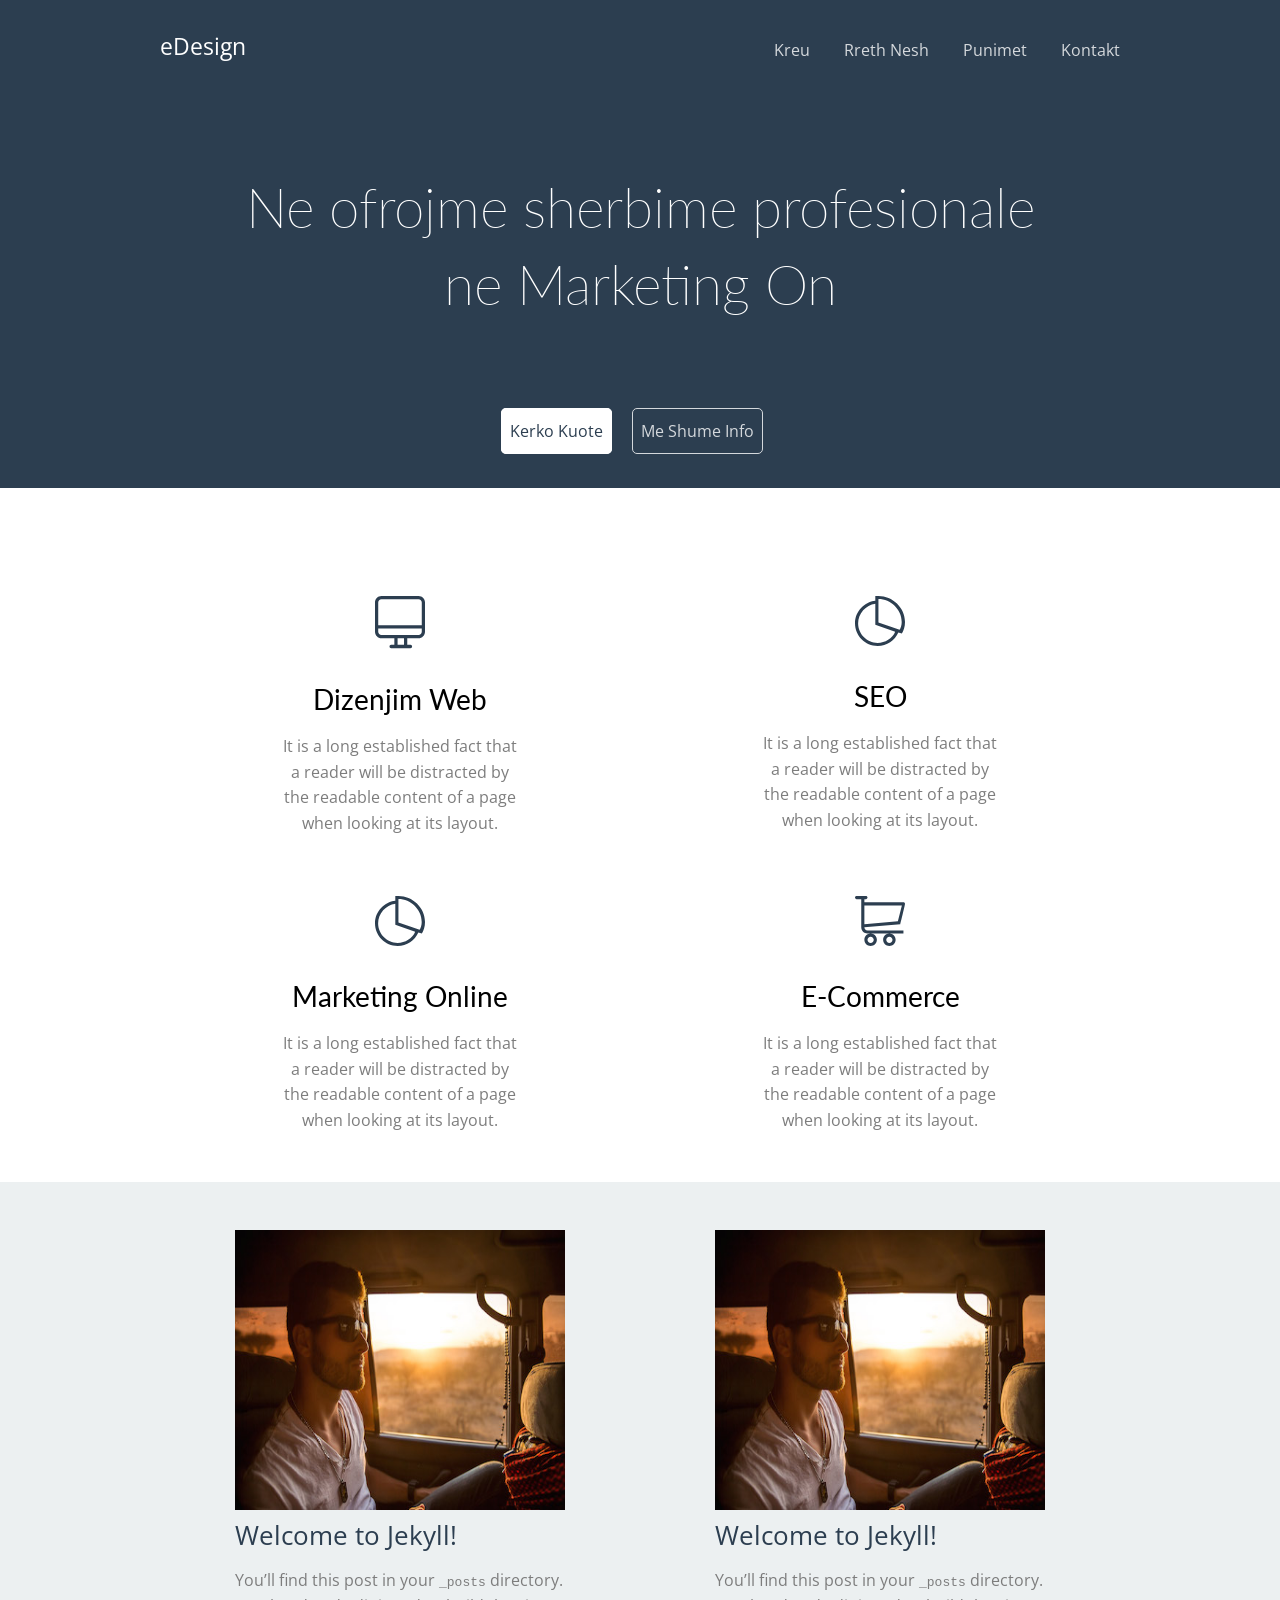
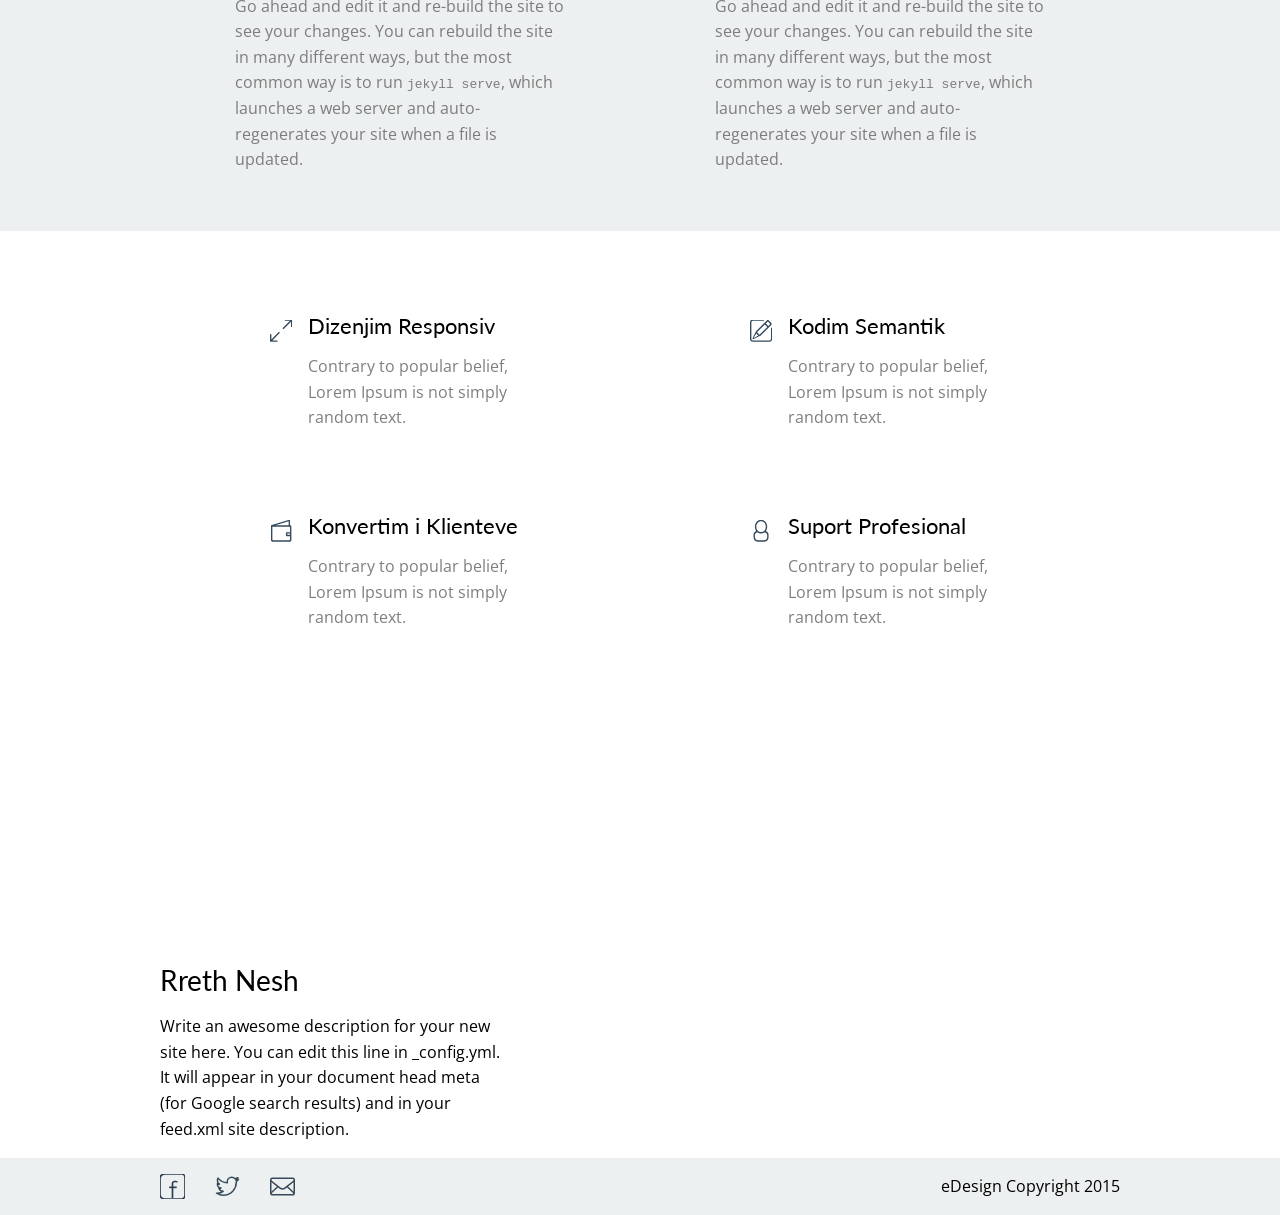
==== index.html @ 2ea6d692 "as" ====
<!DOCTYPE html>
<html>

  <head>
  <meta charset="utf-8">
  <meta http-equiv="X-UA-Compatible" content="IE=edge">
  <meta name="viewport" content="width=device-width, initial-scale=1">

  <title>eDesign</title>
  <meta name="description" content="Write an awesome description for your new site here. You can edit this line in _config.yml. It will appear in your document head meta (for Google search results) and in your feed.xml site description.
">

  <link rel="stylesheet" href="/css/main.css">
  <script src="https://ajax.googleapis.com/ajax/libs/jquery/1.11.0/jquery.min.js"></script> 
  <script src="/js/parallax.min.js"></script>
  <script src="/js/jquery.typer.js"></script>
  <link href='http://fonts.googleapis.com/css?family=Lato|Open+Sans:400,300,700' rel='stylesheet' type='text/css'>
  <link rel="canonical" href="http://henriel.github.io/">
  <link rel="alternate" type="application/rss+xml" title="eDesign" href="http://henriel.github.io/feed.xml" />
</head>



  <body>
     
        <header class="hero-image">
    <section class="hero-sec">
        <a class="site-title" href="/">eDesign</a>
        <nav class="navigation">
            <ul>
                <li><a href="#">Kreu</a></li>
                <li><a href="#">Rreth Nesh</a></li>
                <li><a href="#">Punimet</a></li>
                <li><a href="#">Kontakt</a></li>
            </ul>
        </nav>
        <div class="slogan">
            <h1>Ne ofrojme sherbime profesionale ne <span data-typer-targets='Web Design.,E-Commerce.,SEO.,Marketing Online .,'></span></h1>
            
    <script>
      $(function () {
        $('[data-typer-targets]').typer();
      });
    </script>
            <a href="#" class="kuote">Kerko Kuote</a>
            <a href="#" class="info">Me Shume Info</a>
        </div>
    </section>
</header>

    <div class="main-wrapper">
        <div class="page-content">
          <div class="wrapper">
            <section class="sherbimet">
    <div class="rreshti">
        <div class="item-sherbim">
            <svg width="50px" height="53px" viewBox="0 0 50 53" version="1.1" xmlns="http://www.w3.org/2000/svg" xmlns:xlink="http://www.w3.org/1999/xlink" xmlns:sketch="http://www.bohemiancoding.com/sketch/ns">
                <g id="Page-1" stroke="none" stroke-width="1" fill="none" fill-rule="evenodd" sketch:type="MSPage">
                    <g id="Desktop-HD" sketch:type="MSArtboardGroup" transform="translate(-505.000000, -670.000000)" fill="#2C3E50">
                        <g id="SHERBIMET" sketch:type="MSLayerGroup" transform="translate(410.000000, 670.000000)">
                            <g id="Dizenjim-Web-Copy" sketch:type="MSShapeGroup">
                                <path d="M141.774194,29.3218085 L98.2258065,29.3218085 L98.2258065,6.51595745 C98.2258065,4.71755319 99.6709677,3.25797872 101.451613,3.25797872 L138.548387,3.25797872 C140.329032,3.25797872 141.774194,4.71755319 141.774194,6.51595745 L141.774194,29.3218085 L141.774194,29.3218085 Z M141.774194,35.837766 C141.774194,37.6361702 140.329032,39.0957447 138.548387,39.0957447 L101.451613,39.0957447 C99.6709677,39.0957447 98.2258065,37.6361702 98.2258065,35.837766 L98.2258065,32.5797872 L141.774194,32.5797872 L141.774194,35.837766 L141.774194,35.837766 Z M117.580645,42.3537234 L124.032258,42.3537234 L124.032258,48.8696809 L117.580645,48.8696809 L117.580645,42.3537234 Z M138.548387,0 L101.451613,0 C97.8887097,0 95,2.91751995 95,6.51595745 L95,35.837766 C95,39.4362035 97.8887097,42.3537234 101.451613,42.3537234 L114.354839,42.3537234 L114.354839,48.8696809 L111.129032,48.8696809 C110.237097,48.8696809 109.516129,49.5994681 109.516129,50.4986702 C109.516129,51.3995013 110.237097,52.1276596 111.129032,52.1276596 L130.483871,52.1276596 C131.375806,52.1276596 132.096774,51.3995013 132.096774,50.4986702 C132.096774,49.5994681 131.375806,48.8696809 130.483871,48.8696809 L127.258065,48.8696809 L127.258065,42.3537234 L138.548387,42.3537234 C142.11129,42.3537234 145,39.4362035 145,35.837766 L145,6.51595745 C145,2.91751995 142.11129,0 138.548387,0 L138.548387,0 Z" id="Fill-143"></path>
                            </g>
                        </g>
                    </g>
                </g>
            </svg>
            <h3>Dizenjim Web</h3>
            <p>It is a long established fact that a reader will be distracted by the readable content of a page when looking at its layout.</p>
        </div>
        <div class="item-sherbim">
           <svg width="50px" height="50px" viewBox="0 0 50 50" version="1.1" xmlns="http://www.w3.org/2000/svg" xmlns:xlink="http://www.w3.org/1999/xlink" xmlns:sketch="http://www.bohemiancoding.com/sketch/ns">
    <g id="Page-1" stroke="none" stroke-width="1" fill="none" fill-rule="evenodd" sketch:type="MSPage">
        <g id="Desktop-HD" sketch:type="MSArtboardGroup" transform="translate(-886.000000, -674.000000)" fill="#2C3E50">
            <g id="SHERBIMET" sketch:type="MSLayerGroup" transform="translate(410.000000, 670.000000)">
                <g id="SEO-Copy" transform="translate(381.000000, 4.000000)" sketch:type="MSShapeGroup">
                    <path d="M139.610938,33.7703125 L118.4375,26.5625 L118.4375,3.125 C130.592187,3.0640625 141.701563,13.565625 141.701563,25.8921875 C141.701563,29.1078125 140.860938,31.546875 139.610938,33.7703125 L139.610938,33.7703125 Z M117.65625,46.875 C106.870312,46.875 98.125,38.13125 98.125,27.34375 C98.125,17.515625 105.807813,9.184375 115.3125,7.8125 L115.3125,28.7953125 L135.170313,35.7109375 C132.528125,42.3875 124.942188,46.875 117.65625,46.875 L117.65625,46.875 Z M118.4375,0 L115.3125,0 L115.3125,4.6875 C103.939063,5.9203125 95,15.665625 95,27.34375 C95,39.85625 105.14375,50 117.65625,50 C126.884375,50 134.810938,44.4734375 138.340625,36.5578125 L141.875,37.5 C143.582812,34.6953125 145,30.7140625 145,25.8921875 C145,11.5921875 132.507812,0 118.4375,0 L118.4375,0 Z" id="Fill-204"></path>
                </g>
            </g>
        </g>
    </g>
</svg>
            <h3>SEO</h3>
            <p>It is a long established fact that a reader will be distracted by the readable content of a page when looking at its layout.</p>
        </div>
    </div>
    <div class="rreshti">
        <div class="item-sherbim">
            <svg width="50px" height="50px" viewBox="0 0 50 50" version="1.1" xmlns="http://www.w3.org/2000/svg" xmlns:xlink="http://www.w3.org/1999/xlink" xmlns:sketch="http://www.bohemiancoding.com/sketch/ns">
    <g id="Page-1" stroke="none" stroke-width="1" fill="none" fill-rule="evenodd" sketch:type="MSPage">
        <g id="Desktop-HD" sketch:type="MSArtboardGroup" transform="translate(-505.000000, -947.000000)" fill="#2C3E50">
            <g id="SHERBIMET" sketch:type="MSLayerGroup" transform="translate(410.000000, 670.000000)">
                <g id="Marketing-Copy" transform="translate(0.000000, 277.000000)" sketch:type="MSShapeGroup">
                    <path d="M139.610938,33.7703125 L118.4375,26.5625 L118.4375,3.125 C130.592187,3.0640625 141.701563,13.565625 141.701563,25.8921875 C141.701563,29.1078125 140.860938,31.546875 139.610938,33.7703125 L139.610938,33.7703125 Z M117.65625,46.875 C106.870312,46.875 98.125,38.13125 98.125,27.34375 C98.125,17.515625 105.807813,9.184375 115.3125,7.8125 L115.3125,28.7953125 L135.170313,35.7109375 C132.528125,42.3875 124.942188,46.875 117.65625,46.875 L117.65625,46.875 Z M118.4375,0 L115.3125,0 L115.3125,4.6875 C103.939063,5.9203125 95,15.665625 95,27.34375 C95,39.85625 105.14375,50 117.65625,50 C126.884375,50 134.810938,44.4734375 138.340625,36.5578125 L141.875,37.5 C143.582812,34.6953125 145,30.7140625 145,25.8921875 C145,11.5921875 132.507812,0 118.4375,0 L118.4375,0 Z" id="Fill-204"></path>
                </g>
            </g>
        </g>
    </g>
</svg>
            <h3>Marketing Online</h3>
            <p>It is a long established fact that a reader will be distracted by the readable content of a page when looking at its layout.</p>
        </div>
        <div class="item-sherbim">
            <svg width="50px" height="50px" viewBox="0 0 50 50" version="1.1" xmlns="http://www.w3.org/2000/svg" xmlns:xlink="http://www.w3.org/1999/xlink" xmlns:sketch="http://www.bohemiancoding.com/sketch/ns">
    <g id="Page-1" stroke="none" stroke-width="1" fill="none" fill-rule="evenodd" sketch:type="MSPage">
        <g id="Desktop-HD" sketch:type="MSArtboardGroup" transform="translate(-886.000000, -952.000000)" fill="#2C3E50">
            <g id="SHERBIMET" sketch:type="MSLayerGroup" transform="translate(410.000000, 670.000000)">
                <g id="E-Commerce-Copy" transform="translate(381.000000, 282.000000)" sketch:type="MSShapeGroup">
                    <path d="M129.375,40.625 C131.1,40.625 132.5,42.025 132.5,43.75 C132.5,45.475 131.1,46.875 129.375,46.875 C127.65,46.875 126.25,45.475 126.25,43.75 C126.25,42.025 127.65,40.625 129.375,40.625 L129.375,40.625 Z M123.125,43.75 C123.125,47.2015625 125.923438,50 129.375,50 C132.826563,50 135.625,47.2015625 135.625,43.75 C135.625,40.2984375 132.826563,37.5 129.375,37.5 C125.923438,37.5 123.125,40.2984375 123.125,43.75 L123.125,43.75 Z M104.375,9.375 L141.875,9.375 L137.879687,25.3578125 L104.375,28.125 L104.375,9.375 L104.375,9.375 Z M107.5,34.375 C105.775,34.375 104.375,32.975 104.375,31.25 L140.3125,28.125 C140.3125,28.125 145,9.1796875 145,7.8125 C145,6.9484375 144.301562,6.25 143.4375,6.25 L104.375,6.25 L104.375,3.125 L105.9375,3.125 C106.801562,3.125 107.5,2.4265625 107.5,1.5625 C107.5,0.7 106.801562,0 105.9375,0 L96.5625,0 C95.6984375,0 95,0.7 95,1.5625 C95,2.4265625 95.6984375,3.125 96.5625,3.125 L101.25,3.125 L101.25,31.25 C101.25,34.7015625 104.048438,37.5 107.5,37.5 L143.4375,37.5 C143.485938,37.5 143.4375,35.9515625 143.4375,34.375 L107.5,34.375 L107.5,34.375 Z M110.625,40.625 C112.35,40.625 113.75,42.025 113.75,43.75 C113.75,45.475 112.35,46.875 110.625,46.875 C108.9,46.875 107.5,45.475 107.5,43.75 C107.5,42.025 108.9,40.625 110.625,40.625 L110.625,40.625 Z M104.375,43.75 C104.375,47.2015625 107.173438,50 110.625,50 C114.076563,50 116.875,47.2015625 116.875,43.75 C116.875,40.2984375 114.076563,37.5 110.625,37.5 C107.173438,37.5 104.375,40.2984375 104.375,43.75 L104.375,43.75 Z" id="Fill-94"></path>
                </g>
            </g>
        </g>
    </g>
</svg>
            <h3>E-Commerce</h3>
            <p>It is a long established fact that a reader will be distracted by the readable content of a page when looking at its layout.</p>
        </div>
    </div>
</section>
<div class="artikuj-wrap">
    <div class="artikujt">
      
        <article>
          <img src="images/thumbnail.jpg" style="height: 280px" align="center" />
          <a href="/jekyll/update/2015/06/29/welcome-to-jekyll%20copy.html">Welcome to Jekyll!</a>
          <p>You’ll find this post in your <code>_posts</code> directory. Go ahead and edit it and re-build the site to see your changes. You can rebuild the site in many different ways, but the most common way is to run <code>jekyll serve</code>, which launches a web server and auto-regenerates your site when a file is updated.</p>


        </article>
      
        <article>
          <img src="images/thumbnail.jpg" style="height: 280px" align="center" />
          <a href="/jekyll/update/2015/06/29/welcome-to-jekyll.html">Welcome to Jekyll!</a>
          <p>You’ll find this post in your <code>_posts</code> directory. Go ahead and edit it and re-build the site to see your changes. You can rebuild the site in many different ways, but the most common way is to run <code>jekyll serve</code>, which launches a web server and auto-regenerates your site when a file is updated.</p>


        </article>
      

    </div>
</div>
<section class="rreth-sherb">
    <div class="rreshti">
        <div class="item-sherb">
            <svg width="40px" height="40px" viewBox="0 0 40 40" version="1.1" xmlns="http://www.w3.org/2000/svg" xmlns:xlink="http://www.w3.org/1999/xlink" xmlns:sketch="http://www.bohemiancoding.com/sketch/ns">
        <g id="Page-1" stroke="none" stroke-width="1" fill="none" fill-rule="evenodd" sketch:type="MSPage">
            <g id="Desktop-HD" sketch:type="MSArtboardGroup" transform="translate(-333.000000, -2162.000000)" fill="#33495C">
                <g id="Cilesia-e-Sherbimeve-Copy" sketch:type="MSLayerGroup" transform="translate(333.000000, 2155.000000)">
                    <g id="Item-Copy" sketch:type="MSShapeGroup">
                        <path d="M39.60625,7.375 C39.37875,7.15 39.06375,7 38.715,7 L27.5,7 C26.80875,7 26.25,7.5625 26.25,8.25 C26.25,8.9375 26.80875,9.5 27.5,9.5 L35.78625,9.5 L22.2875,23 L24.055,24.7625 L37.53875,11.275 L37.5,19.5 C37.5,20.1875 38.05875,20.75 38.75,20.75 C39.44125,20.75 40,20.1875 40,19.5 L40,8.25 C40,7.875 39.8475,7.575 39.60625,7.375 L39.60625,7.375 Z M15.945,29.2375 L2.46125,42.725 L2.5,34.5 C2.5,33.8125 1.94125,33.25 1.25,33.25 C0.55875,33.25 0,33.8125 0,34.5 L0,45.75 C0,46.125 0.1525,46.425 0.39375,46.625 C0.62125,46.85 0.93625,47 1.285,47 L12.5,47 C13.19125,47 13.75,46.4375 13.75,45.75 C13.75,45.0625 13.19125,44.5 12.5,44.5 L4.21375,44.5 L17.7125,31 L15.945,29.2375 L15.945,29.2375 Z" id="Fill-8"></path>
                    </g>
                </g>
            </g>
        </g>
    </svg>
            <div>
                <h4>Dizenjim Responsiv</h4>
                <p>Contrary to popular belief, Lorem Ipsum is not simply random text.</p>
            </div>
        </div>
        <div class="item-sherb">
            <svg width="40px" height="40px" viewBox="0 0 40 40" version="1.1" xmlns="http://www.w3.org/2000/svg" xmlns:xlink="http://www.w3.org/1999/xlink" xmlns:sketch="http://www.bohemiancoding.com/sketch/ns">
                <g id="Page-1" stroke="none" stroke-width="1" fill="none" fill-rule="evenodd" sketch:type="MSPage">
                    <g id="Desktop-HD" sketch:type="MSArtboardGroup" transform="translate(-829.000000, -2164.000000)" fill="#33495C">
                        <g id="Cilesia-e-Sherbimeve-Copy" sketch:type="MSLayerGroup" transform="translate(333.000000, 2155.000000)">
                            <g id="Item" transform="translate(496.000000, 5.000000)" sketch:type="MSShapeGroup">
                                <path d="M14.7325,32.775 L8.0175,36.84125 C7.40625,37.12625 6.85625,36.53625 7.14125,35.96375 L11.20625,29.24375 L14.7325,32.775 L14.7325,32.775 Z M26.54875,13.0275 L30.97,17.39 L16.92,31.44875 C15.275,29.80125 12.99625,27.52125 12.53,27.055 L26.54875,13.0275 L26.54875,13.0275 Z M30.97,8.60375 C31.455,8.1175 32.24125,8.1175 32.7275,8.60375 L35.36125,11.23875 C35.84625,11.725 35.84625,12.51125 35.36125,12.99625 L32.7275,15.6325 L28.39875,11.175 L30.97,8.60375 L30.97,8.60375 Z M10.1375,26.585 L4.7625,37.46625 C4.31125,38.6925 5.29125,39.79 6.51625,39.22125 L17.39,33.8425 C17.85875,33.75125 18.31375,33.56875 18.67625,33.20625 L37.995,13.87375 C38.965,12.905 38.965,11.33 37.995,10.36 L33.605,5.96625 C32.63375,4.99625 31.0625,4.99625 30.0925,5.96625 L10.77375,25.2975 C10.41,25.66125 10.23,26.11625 10.1375,26.585 L10.1375,26.585 Z M37.5,19 L37.5,39 C37.5,40.37375 36.1425,41.515 34.77125,41.515 L4.9675,41.515 C3.59625,41.515 2.48375,40.4025 2.48375,39.02875 L2.48375,9.20625 C2.48375,7.8325 3.6275,6.5 5,6.5 L25,6.5 L25,4 L5,4 C2.2575,4 0,6.46125 0,9.20625 L0,39.02875 C0,41.775 2.22375,44 4.9675,44 L34.77125,44 C37.515,44 40,41.745 40,39 L40,19 L37.5,19 L37.5,19 Z" id="Fill-214"></path>
                            </g>
                        </g>
                    </g>
                </g>
            </svg>
            <div>
                <h4>Kodim Semantik</h4>
                <p>Contrary to popular belief, Lorem Ipsum is not simply random text.</p>
            </div>
        </div>
    </div>
    <div class="rreshti">
        <div class="item-sherb">
            <svg width="30px" height="33px" viewBox="0 0 30 33" version="1.1" xmlns="http://www.w3.org/2000/svg" xmlns:xlink="http://www.w3.org/1999/xlink" xmlns:sketch="http://www.bohemiancoding.com/sketch/ns">
                <g id="Page-1" stroke="none" stroke-width="1" fill="none" fill-rule="evenodd" sketch:type="MSPage">
                    <g id="Desktop-HD" sketch:type="MSArtboardGroup" transform="translate(-333.000000, -2414.000000)" fill="#33495C">
                        <g id="Cilesia-e-Sherbimeve-Copy" sketch:type="MSLayerGroup" transform="translate(333.000000, 2155.000000)">
                            <g id="Item-Copy-3" transform="translate(0.000000, 249.000000)" sketch:type="MSShapeGroup">
                                <path d="M28,28.8000002 L23,28.8000002 C22.448,28.8000002 22,29.2480002 22,29.8000002 L22,33.8000002 C22,34.3530002 22.448,34.8000002 23,34.8000002 L28,34.8000002 L28,39.8000002 C28,40.3530002 27.552,40.8000002 27,40.8000002 L3,40.8000002 C2.448,40.8000002 2,40.3530002 2,39.8000002 L2,20.8000002 L27,20.8000002 C27.552,20.8000002 28,21.2470002 28,21.8000002 L28,28.8000002 L28,28.8000002 Z M28,31.8000002 L28,32.8000002 L24,32.8000002 L24,31.8000002 L24,30.8000002 L28,30.8000002 L28,31.8000002 L28,31.8000002 Z M26,12.8000002 L26,18.8000002 L6.5,18.8000002 L26,12.8000002 L26,12.8000002 Z M28,18.8000002 L28,11.8000002 C28,11.2470002 27.764,10.9410002 27.25,10.7380002 C26.854,10.5810002 26.469,10.6750002 26,10.8000002 L0,18.8000002 L0,40.8000002 C0,41.9040002 0.896,42.8000002 2,42.8000002 L28,42.8000002 C29.104,42.8000002 30,41.9040002 30,40.8000002 L30,20.8000002 C30,19.6960002 29.104,18.8000002 28,18.8000002 L28,18.8000002 Z" id="Fill-89"></path>
                            </g>
                        </g>
                    </g>
                </g>
            </svg>
            <div>
                <h4>Konvertim i Klienteve</h4>
                <p>Contrary to popular belief, Lorem Ipsum is not simply random text.</p>
            </div>
        </div>
        <div class="item-sherb">
            <svg width="28px" height="41px" viewBox="0 0 28 41" version="1.1" xmlns="http://www.w3.org/2000/svg" xmlns:xlink="http://www.w3.org/1999/xlink" xmlns:sketch="http://www.bohemiancoding.com/sketch/ns">
                <g id="Page-1" stroke="none" stroke-width="1" fill="none" fill-rule="evenodd" sketch:type="MSPage">
                    <g id="Desktop-HD" sketch:type="MSArtboardGroup" transform="translate(-829.000000, -2406.000000)" fill="#33495C">
                        <g id="Cilesia-e-Sherbimeve-Copy" sketch:type="MSLayerGroup" transform="translate(333.000000, 2155.000000)">
                            <g id="Item-Copy-2" transform="translate(496.000000, 249.000000)" sketch:type="MSShapeGroup">
                                <path d="M25,34.6750002 C25,37.7812502 22.2525,40.3000002 18.86375,40.3000002 L8.63625,40.3000002 C5.2475,40.3000002 2.5,37.7812502 2.5,34.6750002 L2.5,30.9250002 C2.5,28.2675002 4.51625,26.0550002 7.21875,25.4662502 C9.0625,26.9300002 11.3125,27.8000002 13.75,27.8000002 C16.1875,27.8000002 18.4375,26.9300002 20.28125,25.4662502 C22.98375,26.0550002 25,28.2675002 25,30.9250002 L25,34.6750002 L25,34.6750002 Z M5,15.3000002 C5,9.77750019 8.9175,5.30000019 13.75,5.30000019 C18.5825,5.30000019 22.5,9.77750019 22.5,15.3000002 C22.5,20.8225002 18.5825,25.3000002 13.75,25.3000002 C8.9175,25.3000002 5,20.8225002 5,15.3000002 L5,15.3000002 Z M22.43875,23.2412502 C24.0375,21.0812502 25,18.3150002 25,15.3000002 C25,8.39750019 19.96375,2.80000019 13.75,2.80000019 C7.53625,2.80000019 2.5,8.39750019 2.5,15.3000002 C2.5,18.3150002 3.4625,21.0812502 5.06125,23.2412502 C2.12375,24.2562502 0,27.0162502 0,30.3000002 L0,35.3000002 C0,39.4412502 3.35875,42.8000002 7.5,42.8000002 L20,42.8000002 C24.14125,42.8000002 27.5,39.4412502 27.5,35.3000002 L27.5,30.3000002 C27.5,27.0162502 25.37625,24.2562502 22.43875,23.2412502 L22.43875,23.2412502 Z" id="Fill-177"></path>
                            </g>
                        </g>
                    </g>
                </g>
            </svg>
            <div>
                <h4>Suport Profesional</h4>
                <p>Contrary to popular belief, Lorem Ipsum is not simply random text.</p>
            </div>
        </div>
    </div>
</section>
<div class="parallax-window" data-parallax="scroll" data-image-src="/images/kerko.jpg" >
    <div class="kerko-kuote">
        <h2>Gati per te filluar projektin tuaj me ne?</h2>
        <a href="kuote-btn">Kerko Kuote</a>
    </div>
</div>
<script src='/js/scrollReveal.min.js'></script>
    <script>
      window.sr = new scrollReveal();
    </script> 
          </div>
        </div>
    </div>
        <footer>
    <div class="footer-top">
        <div>
            <section>
                <h3>Rreth Nesh</h3>
                <p class="text">Write an awesome description for your new site here. You can edit this line in _config.yml. It will appear in your document head meta (for Google search results) and in your feed.xml site description.
</p>
            </section>
        </div>
    </div>
    <div class="footer-bot">
        <div>
            <?xml version="1.0" encoding="UTF-8" standalone="no"?>
<svg width="25px" height="25px" viewBox="0 0 30 30" version="1.1" xmlns="http://www.w3.org/2000/svg" xmlns:xlink="http://www.w3.org/1999/xlink" xmlns:sketch="http://www.bohemiancoding.com/sketch/ns">
    <g id="Page-1" stroke="none" stroke-width="1" fill="none" fill-rule="evenodd" sketch:type="MSPage">
        <g id="Desktop-HD" sketch:type="MSArtboardGroup" transform="translate(-250.000000, -3603.000000)" stroke="#2C3E50" stroke-width="2">
            <g id="Group" sketch:type="MSLayerGroup" transform="translate(0.000000, 3569.000000)">
                <g id="Facebook-Copy" transform="translate(250.000000, 34.000000)" sketch:type="MSShapeGroup">
                    <path d="M26,0 L6,0 C2.83625,0 0,2.2875 0,5 L0,25 C0,27.75 2.83625,30 6,30 L26,30 C28.2875,30 30,27.75 30,25 L30,5 C30,2.2875 28.2875,0 26,0 L26,0 Z" id="Path-copy" stroke-linecap="round" stroke-linejoin="round"></path>
                    <path d="M21.0078125,9.27978515 C21.0078125,9.27978515 20.2279053,9.24633789 18.6640625,9.02758789 C17.1002197,8.80883768 15.0000004,8.96891035 15.0000001,11.1161774 C14.9999999,13.2634445 15.0000001,28.8009049 15.0000001,28.8009049" id="Path-26"></path>
                    <path d="M12.0050049,16 L19.0050049,16" id="Line" stroke-linecap="square"></path>
                </g>
            </g>
        </g>
    </g>
</svg>
<svg width="25px" height="25px" viewBox="0 0 34 29" version="1.1" xmlns="http://www.w3.org/2000/svg" xmlns:xlink="http://www.w3.org/1999/xlink" xmlns:sketch="http://www.bohemiancoding.com/sketch/ns">
    <g id="Page-1" stroke="none" stroke-width="1" fill="none" fill-rule="evenodd" sketch:type="MSPage">
        <g id="Desktop-HD" sketch:type="MSArtboardGroup" transform="translate(-328.000000, -3602.000000)" stroke="#374859" stroke-width="2" stroke-linecap="round" stroke-linejoin="round">
            <g id="Group" sketch:type="MSLayerGroup" transform="translate(0.000000, 3569.000000)">
                <path d="M360.001,37.891 C358.9,38.38 357.711,38.71 356.471,38.851 C357.742,38.09 358.711,36.891 359.171,35.45 C357.981,36.16 356.661,36.67 355.261,36.95 C354.141,35.75 352.541,35 350.77,35 C347.372,35 344.622,37.761 344.622,41.15 C344.622,41.63 344.672,42.101 344.77,42.55 C339.662,42.3 335.122,39.851 332.091,36.13 C331.561,37.04 331.261,38.09 331.261,39.221 C331.261,41.351 332.341,43.231 333.99,44.34 C332.98,44.3 332.041,44.03 331.211,43.57 L331.201,43.65 C331.201,46.621 333.331,49.11 336.14,49.67 C335.63,49.812 335.08,49.892 334.519,49.892 C334.121,49.892 333.74,49.852 333.359,49.782 C334.15,52.222 336.421,54.001 339.109,54.053 C337.01,55.702 334.349,56.683 331.47,56.683 C330.97,56.683 330.48,56.652 330,56.591 C332.72,58.341 335.96,59.362 339.429,59.362 C350.76,59.362 356.951,49.992 356.951,41.862 C356.951,41.603 356.939,41.332 356.929,41.072 C358.131,40.2 359.171,39.12 360.001,37.891 L360.001,37.891 Z" id="Twitter-Copy" sketch:type="MSShapeGroup"></path>
            </g>
        </g>
    </g>
</svg>
<svg width="25px" height="25px" viewBox="0 0 33 24" version="1.1" xmlns="http://www.w3.org/2000/svg" xmlns:xlink="http://www.w3.org/1999/xlink" xmlns:sketch="http://www.bohemiancoding.com/sketch/ns">
    <g id="Page-1" stroke="none" stroke-width="1" fill="none" fill-rule="evenodd" sketch:type="MSPage">
        <g id="Desktop-HD" sketch:type="MSArtboardGroup" transform="translate(-409.000000, -3605.000000)" stroke="#374859" stroke-width="2">
            <g id="Group" sketch:type="MSLayerGroup" transform="translate(0.000000, 3569.000000)">
                <g id="Mail-Copy" transform="translate(410.000000, 37.000000)" sketch:type="MSShapeGroup">
                    <rect id="Rectangle-8" x="0" y="0" width="31" height="22" rx="2"></rect>
                    <path d="M-0.00777859158,3.38213642 L12.3555651,13.1764145 C14.0878926,14.5487695 16.8950806,14.5547202 18.6288777,13.1871165 L30.9922214,3.43502103" id="Path-28"></path>
                    <path d="M21.5199992,10.997521 L30.9922214,19.8920523" id="Path-28-copy"></path>
                    <path d="M9.48000081,10.997521 L0.00777859158,19.8920523" id="Path-28-copy-2"></path>
                </g>
            </g>
        </g>
    </g>
</svg>
            <p>eDesign Copyright 2015</p>
        </div>
    </div>
</footer>


  </body>

</html>
---- css/main.css ----
html {
	margin: 0;
	padding: 0;
}
body { 
  font-family: 'Open Sans',sans-serif;
  font-size: 1em;
  line-height: 1.6;
  margin: 0; 
  padding: 0;
  font-feature-settings: "kern", "liga";
  -moz-font-feature-settings: "kern", "liga";
  -moz-font-feature-settings: "kern=1", "liga=1";
  -ms-font-feature-settings: "kern", "liga";
  -o-font-feature-settings: "kern", "liga";
  -webkit-font-feature-settings: "kern", "liga";
}

p { 
  margin: 0;
}

p + p {
  text-indent: 1.5em;
}

h1,h2,h3,h4,h5,h6 {
  font-family: 'Lato', Georgia, sans-serif;
  font-weight: normal;
}

h1 {
  font-size: 3.157em;
  line-height: 1.1;
}

h2 {
  font-size: 2.369em;
  line-height: 1.15;
  margin: 0 0 .54em;
}

h3 { 
  font-size: 1.777em;
  line-height: 1.2;
  margin: .9em 0 .62em;
}
h4{
  font-size: 1.4em;
  line-height: 1.3;
  margin: .9em 0 .62em; 
}
ul {
  margin: 0;
}

li {
  margin: 0;
}

a:link { 
  text-decoration: none;
  transition: all 0.2s ease;

}
a:visited { 
  text-decoration: none; 
}

a:hover, a:focus, a:active { 
  text-decoration: none; 
}
.hero-image{
    background-color:#2C3E50;
    color:#fff;
    padding-top:.5em;
    height:30em;
}
.hero-image nav{
    float:right;
    margin-top:30px; 
}
.hero-image ul{
    list-style:none;
}
.hero-image li{
    display:inline-block;
    margin-left:30px;
}
.hero-image ul li a{
    opacity:.8;
}
.hero-image a, .hero-image a:visited{
    color:#fff; 
}
.hero-image a:hover{
    opacity: 1;
}
.slogan{
    text-align:center;
    padding:5em 0 5em 0;
}
.site-title{
    font-size:1.44em;
    float:left;
    margin-top:20px;
}
.hero-sec{
    width:960px;
    margin:0 auto;
}
.slogan{
    padding:0.2em 0.5em;
    max-width:850px;
    margin:0 auto;
    clear:both;
}
.slogan h1{
    padding-top:1em;
    padding-bottom:.9em;
    line-height:1.4;
    font-weight:200;
    font-size: 3.45em;
}
.slogan a{
    margin-right:1em;
}
.sherbimet{
    max-width:960px;
    margin:0 auto;
    padding: 3em 5em;
}
.item-sherbim{
    max-width:240px;
    text-align: center;
    flex-grow:1;
}
.rreshti{
    display: -webkit-box;
    display: -moz-box;
    display: -ms-flexbox;
    display: -webkit-flex;
    display: flex;
    justify-content: space-around;
    -webkit-justify-content: space-around;
    margin-top:60px;
}
.item-sherbim p{
    color:#7D7D7D;
}
.artikuj-wrap{
    background-color:#ECF0F1;
}
.artikujt{
    max-width:960px;
    margin:0 auto;
    padding: 3em 5em;
    display: -webkit-box;
    display: -moz-box;
    display: -ms-flexbox;
    display: -webkit-flex;
    display: flex;
    justify-content: space-around;
    -webkit-justify-content: space-around;
}
.artikujt article{
    width:330px;
}
.artikujt img{
    width:100%;
    margin-bottom:.5em;
}
.artikujt a{
    font-size: 1.6em;
    line-height: 1.4;
    color:#2C3E50;
}
.artikujt p{
    color:#7d7d7d;
    margin: .9em 0 .62em;
}
a.kuote{
    background-color:#fff;
    border:1px solid #fff;
    border-radius:5px;
    padding:.7em .5em;
    color:#2C3E50 !important;
}
a.kuote:hover{
    opacity:.96;
}
a.info{
    background-color:transparent;
    border:1px solid #fff;
    border-radius:5px;
    padding:.7em .5em;
    opacity: .8;
}
a.info:hover{
    background-color: #fff;
    color:#2c3e50;
}
.rreth-sherb{
    max-width:960px;
    margin:0 auto;
    padding-bottom:4em;
}
.item-sherb{
    width:260px;
}
.item-sherb p{
    color:#7f7f7f;
}
.item-sherb svg{
    height:1.4em;
    width:1.4em;
    display:inline-block;
    float:left;
    margin: .9em 1em .62em 0;
    padding: .9em 0 .62em;
}
.item-sherb div{
    display:inline-block;
    width:220px;
}
/* Kerko Kuote */
.kerko-kuote{
    max-width: 960px;
    margin:0 auto;
    padding:5em .5em;
    color:#fff;
}
.kerko-kuote *{
    display:inline-block;
}
.kerko-kuote a{
    background: transparent;
    border-radius: 5px;
    padding:.5em .5em;
    border:1px solid #fff;
    color:#fff;
    margin-left:3em;
    font-size: 1.4em;
}
.kerko-kuote a:hover{
    background: #fff;
    color:#7d7d7d;
}
/* Footer Styling */
.footer-bot, .footer-top{
    padding:1em .3em;
}
.footer-bot{
    background-color:#ECF0F1;
}
.footer-bot svg{
    margin-right:30px;
}
.footer-bot p{
    float:right;
}
.footer-bot svg{
    float:left;
}
.footer-bot:after{
    visibility: hidden;
	display: block;
	font-size: 0;
	content: " ";
	clear: both;
	height: 0;
}
.footer-bot div, .footer-top div{
    max-width:960px;
    margin:0 auto;
}
.footer-top section{
    max-width:350px;
}
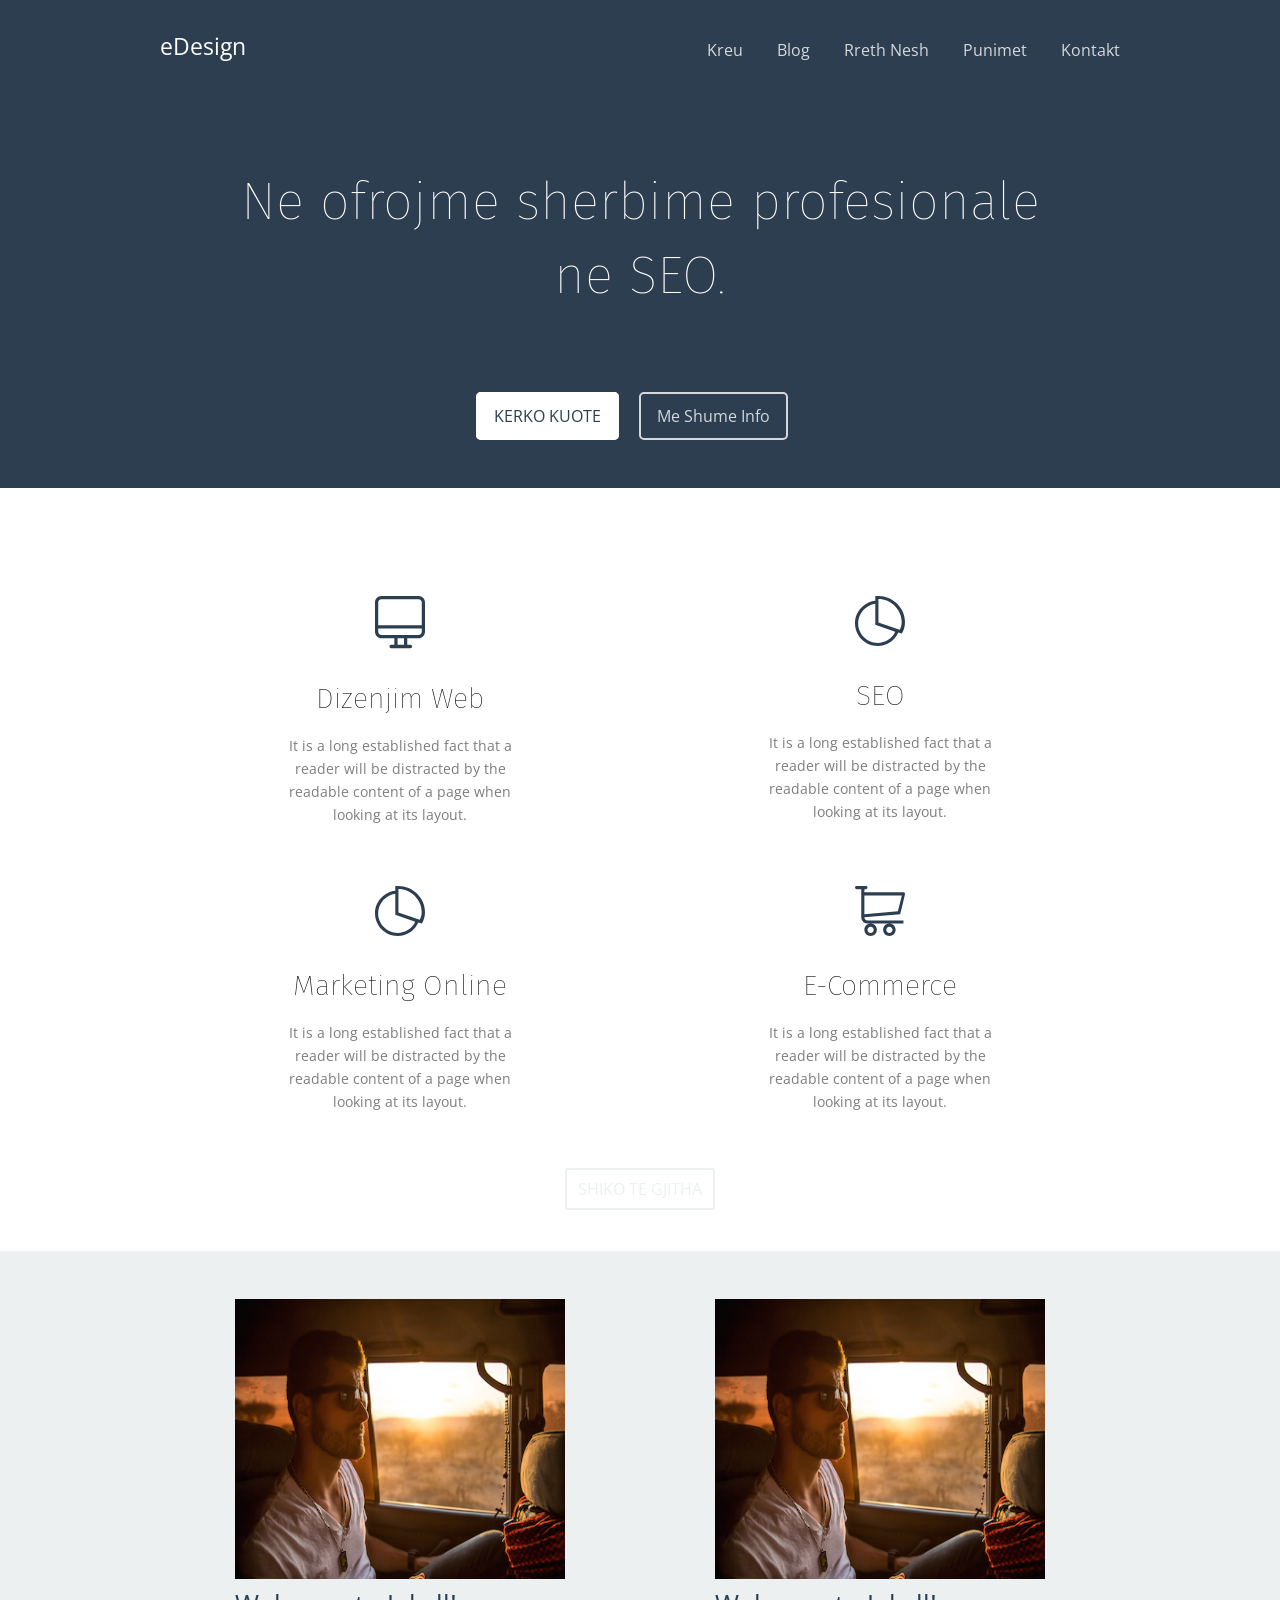
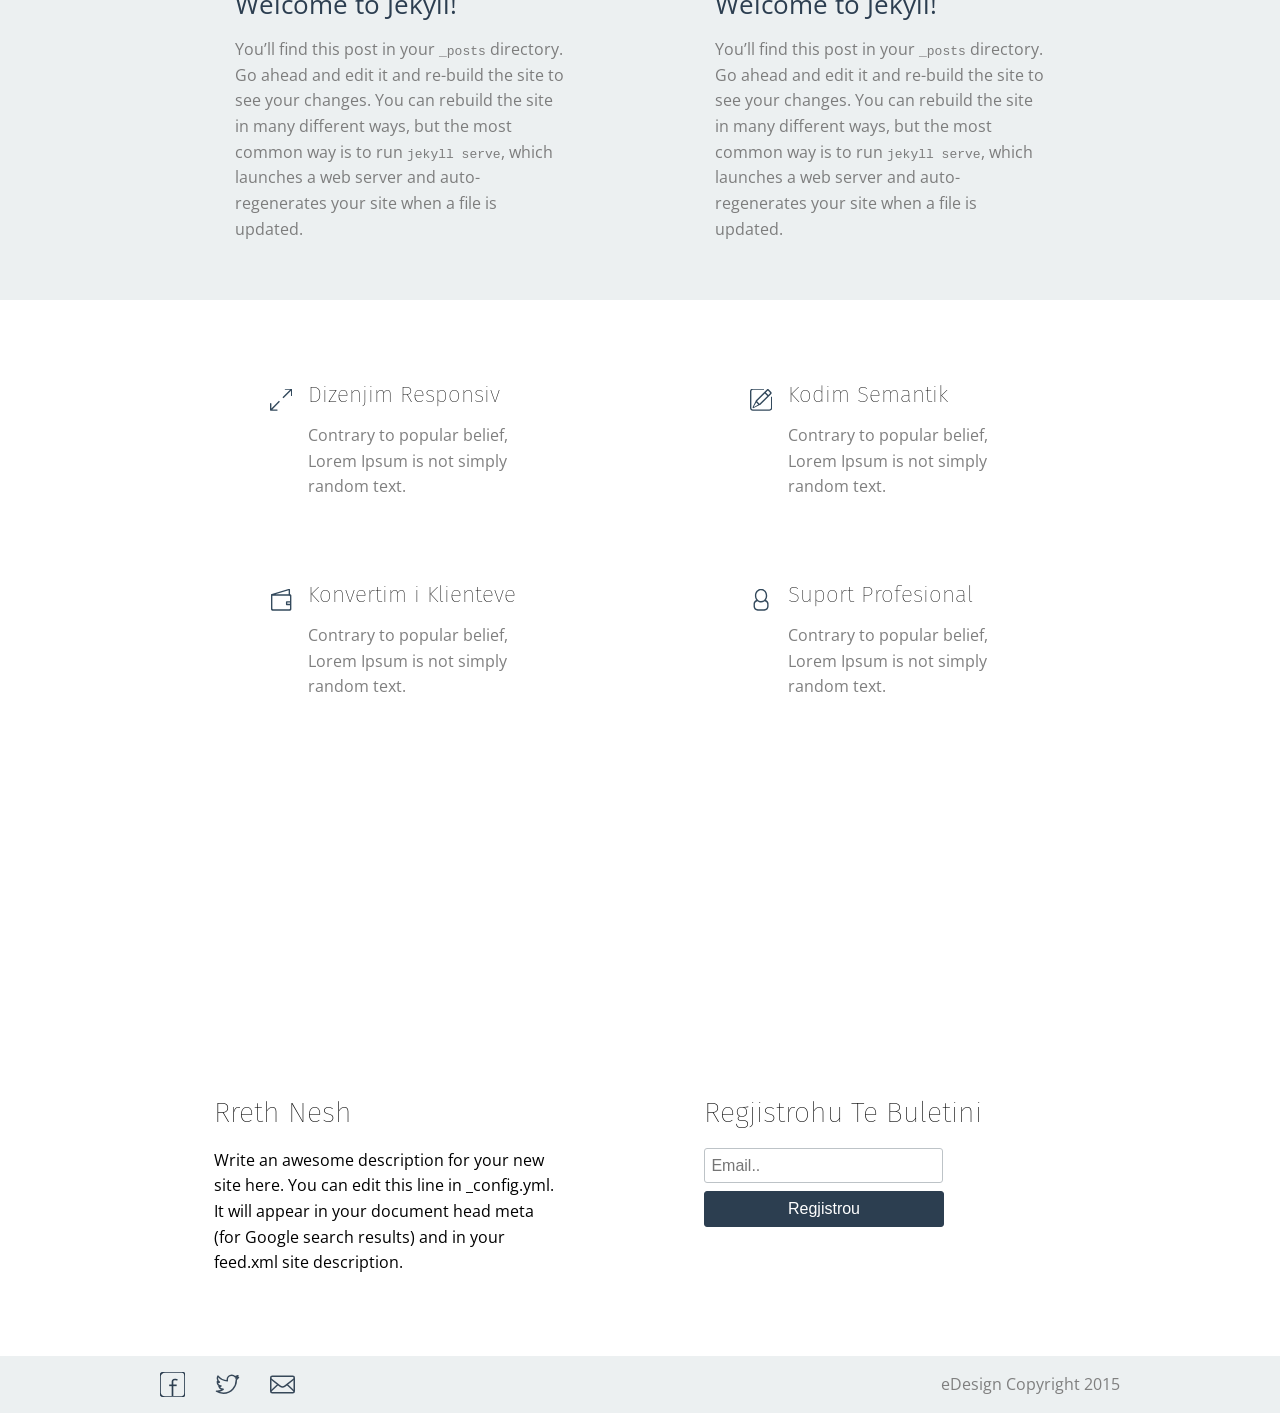
==== commit 83e436d5: "lol" ====
--- a/index.html
+++ b/index.html
@@ -14,7 +14,7 @@
   <script src="https://ajax.googleapis.com/ajax/libs/jquery/1.11.0/jquery.min.js"></script> 
   <script src="/js/parallax.min.js"></script>
   <script src="/js/jquery.typer.js"></script>
-  <link href='http://fonts.googleapis.com/css?family=Lato|Open+Sans:400,300,700' rel='stylesheet' type='text/css'>
+  <link href='http://fonts.googleapis.com/css?family=Fira+Sans:300,400,700|Open+Sans' rel='stylesheet' type='text/css'>
   <link rel="canonical" href="http://henriel.github.io/">
   <link rel="alternate" type="application/rss+xml" title="eDesign" href="http://henriel.github.io/feed.xml" />
 </head>
@@ -29,6 +29,7 @@
         <nav class="navigation">
             <ul>
                 <li><a href="#">Kreu</a></li>
+                <li><a href="#">Blog</a></li>
                 <li><a href="#">Rreth Nesh</a></li>
                 <li><a href="#">Punimet</a></li>
                 <li><a href="#">Kontakt</a></li>
@@ -116,6 +117,9 @@
             <p>It is a long established fact that a reader will be distracted by the readable content of a page when looking at its layout.</p>
         </div>
     </div>
+    <div class="shiko-gjitha">
+        <a href="#" class="gjitha">Shiko te Gjitha</a>
+    </div>    
 </section>
 <div class="artikuj-wrap">
     <div class="artikujt">
@@ -235,6 +239,14 @@
 </p>
             </section>
         </div>
+        <div class="buletini">
+            <form action="https://getsimpleform.com/messages?form_api_token=e01fad58e405faa9c99ecf3a84cde01d" method="post">
+              <input type='hidden' name='redirect_to' value='#' />
+              <h3>Regjistrohu Te Buletini</h3>
+              <input class="buletini-text" type='text' name='email' placeholder="Email.."/><br/>
+              <input class="buletini-dergo" type='submit' value='Regjistrou' />
+            </form>
+        </div>
     </div>
     <div class="footer-bot">
         <div>
@@ -277,6 +289,7 @@
 </svg>
             <p>eDesign Copyright 2015</p>
         </div>
+        
     </div>
 </footer>
 
--- a/css/main.css
+++ b/css/main.css
@@ -25,25 +25,28 @@
 }
 
 h1,h2,h3,h4,h5,h6 {
-  font-family: 'Lato', Georgia, sans-serif;
-  font-weight: normal;
+  font-family: 'Fira Sans',sans-serif;
+  font-weight: 100;
 }
 
 h1 {
   font-size: 3.157em;
   line-height: 1.1;
+  font-weight: 100;
 }
 
 h2 {
   font-size: 2.369em;
   line-height: 1.15;
   margin: 0 0 .54em;
+  font-weight: 100;
 }
 
 h3 { 
   font-size: 1.777em;
   line-height: 1.2;
   margin: .9em 0 .62em;
+  font-weight: 100;
 }
 h4{
   font-size: 1.4em;
@@ -106,8 +109,9 @@
     margin-top:20px;
 }
 .hero-sec{
-    width:960px;
-    margin:0 auto;
+    max-width:960px;
+    margin:0 auto;
+    padding:0 2em;
 }
 .slogan{
     padding:0.2em 0.5em;
@@ -119,8 +123,8 @@
     padding-top:1em;
     padding-bottom:.9em;
     line-height:1.4;
-    font-weight:200;
-    font-size: 3.45em;
+    font-weight:100;
+    font-size: 3.3em;
 }
 .slogan a{
     margin-right:1em;
@@ -129,11 +133,19 @@
     max-width:960px;
     margin:0 auto;
     padding: 3em 5em;
+    text-align: center;
 }
 .item-sherbim{
     max-width:240px;
     text-align: center;
     flex-grow:1;
+    margin:0 .5em;
+}
+.item-sherbim h3{
+    font-weight: 100;
+}
+.item-sherbim p{
+    font-size: .9em;
 }
 .rreshti{
     display: -webkit-box;
@@ -148,6 +160,21 @@
 .item-sherbim p{
     color:#7D7D7D;
 }
+.gjitha{
+    padding:.5em .7em;
+    background-color:transparent;
+    border:2px solid #ECF0F1;
+    border-radius: 3px;
+    color: #ecf0f1;
+    text-transform: uppercase;
+}
+.gjitha:hover{
+    border-color:#2C3E50;
+    color:#2C3E50;
+}
+.shiko-gjitha{
+      margin-top: 4em;
+}
 .artikuj-wrap{
     background-color:#ECF0F1;
 }
@@ -181,19 +208,20 @@
 }
 a.kuote{
     background-color:#fff;
-    border:1px solid #fff;
+    border:2px solid #fff;
     border-radius:5px;
-    padding:.7em .5em;
+    padding:.7em 1em;
     color:#2C3E50 !important;
+    text-transform: uppercase;
 }
 a.kuote:hover{
     opacity:.96;
 }
 a.info{
     background-color:transparent;
-    border:1px solid #fff;
+    border:2px solid #fff;
     border-radius:5px;
-    padding:.7em .5em;
+    padding:.7em 1em;
     opacity: .8;
 }
 a.info:hover{
@@ -236,11 +264,12 @@
 .kerko-kuote a{
     background: transparent;
     border-radius: 5px;
-    padding:.5em .5em;
-    border:1px solid #fff;
+    padding:.5em 1em;
+    border:2px solid #fff;
     color:#fff;
     margin-left:3em;
-    font-size: 1.4em;
+    font-size: 1.3em;
+    text-transform:uppercase;
 }
 .kerko-kuote a:hover{
     background: #fff;
@@ -250,8 +279,17 @@
 .footer-bot, .footer-top{
     padding:1em .3em;
 }
+.footer-top{
+    max-width: 960px;
+    margin:0 auto;
+    padding:5em;
+    display:flex;
+    justify-content: space-around;
+    -webkit-justify-content: space-around;
+}
 .footer-bot{
     background-color:#ECF0F1;
+    color:#7f7f7f;
 }
 .footer-bot svg{
     margin-right:30px;
@@ -270,12 +308,57 @@
 	clear: both;
 	height: 0;
 }
-.footer-bot div, .footer-top div{
-    max-width:960px;
-    margin:0 auto;
+.footer-bot div, .footer-top{
+    max-width:960px;
+    margin:0 auto;
+}
+.footer-top div{
+    display: inline-block;
+    margin-right:2em;
 }
 .footer-top section{
     max-width:350px;
 }
-
-
+.buletini{
+    width: 330px;
+}
+.buletini input{
+    font-size: 1em;
+    line-height: 1.5;
+    border-radius:3px;
+}
+.buletini-text{
+    width:14em;
+    background: #FFFFFF;
+    border: 1px solid #BDC3C7;
+    padding:.3em .4em;
+}
+.buletini-text:focus, .buletini-dergo:focus{
+    outline:none;
+    border:1px solid #2C3E50;
+}
+.buletini-dergo{
+    width:15em;
+    margin-top:.5em;
+    background-color:#2C3E50;
+    color:#fff;
+    border:1px solid #2C3E50;
+    padding:.3em 0;
+}
+.buletini-dergo:hover{
+    background-color: #33495C; 
+}
+
+
+
+
+/* Media Queries */
+
+@media(max-width:768px){
+    body{
+        font-size:.8em;
+    }
+    .navigation{
+        display:none;
+    }
+}
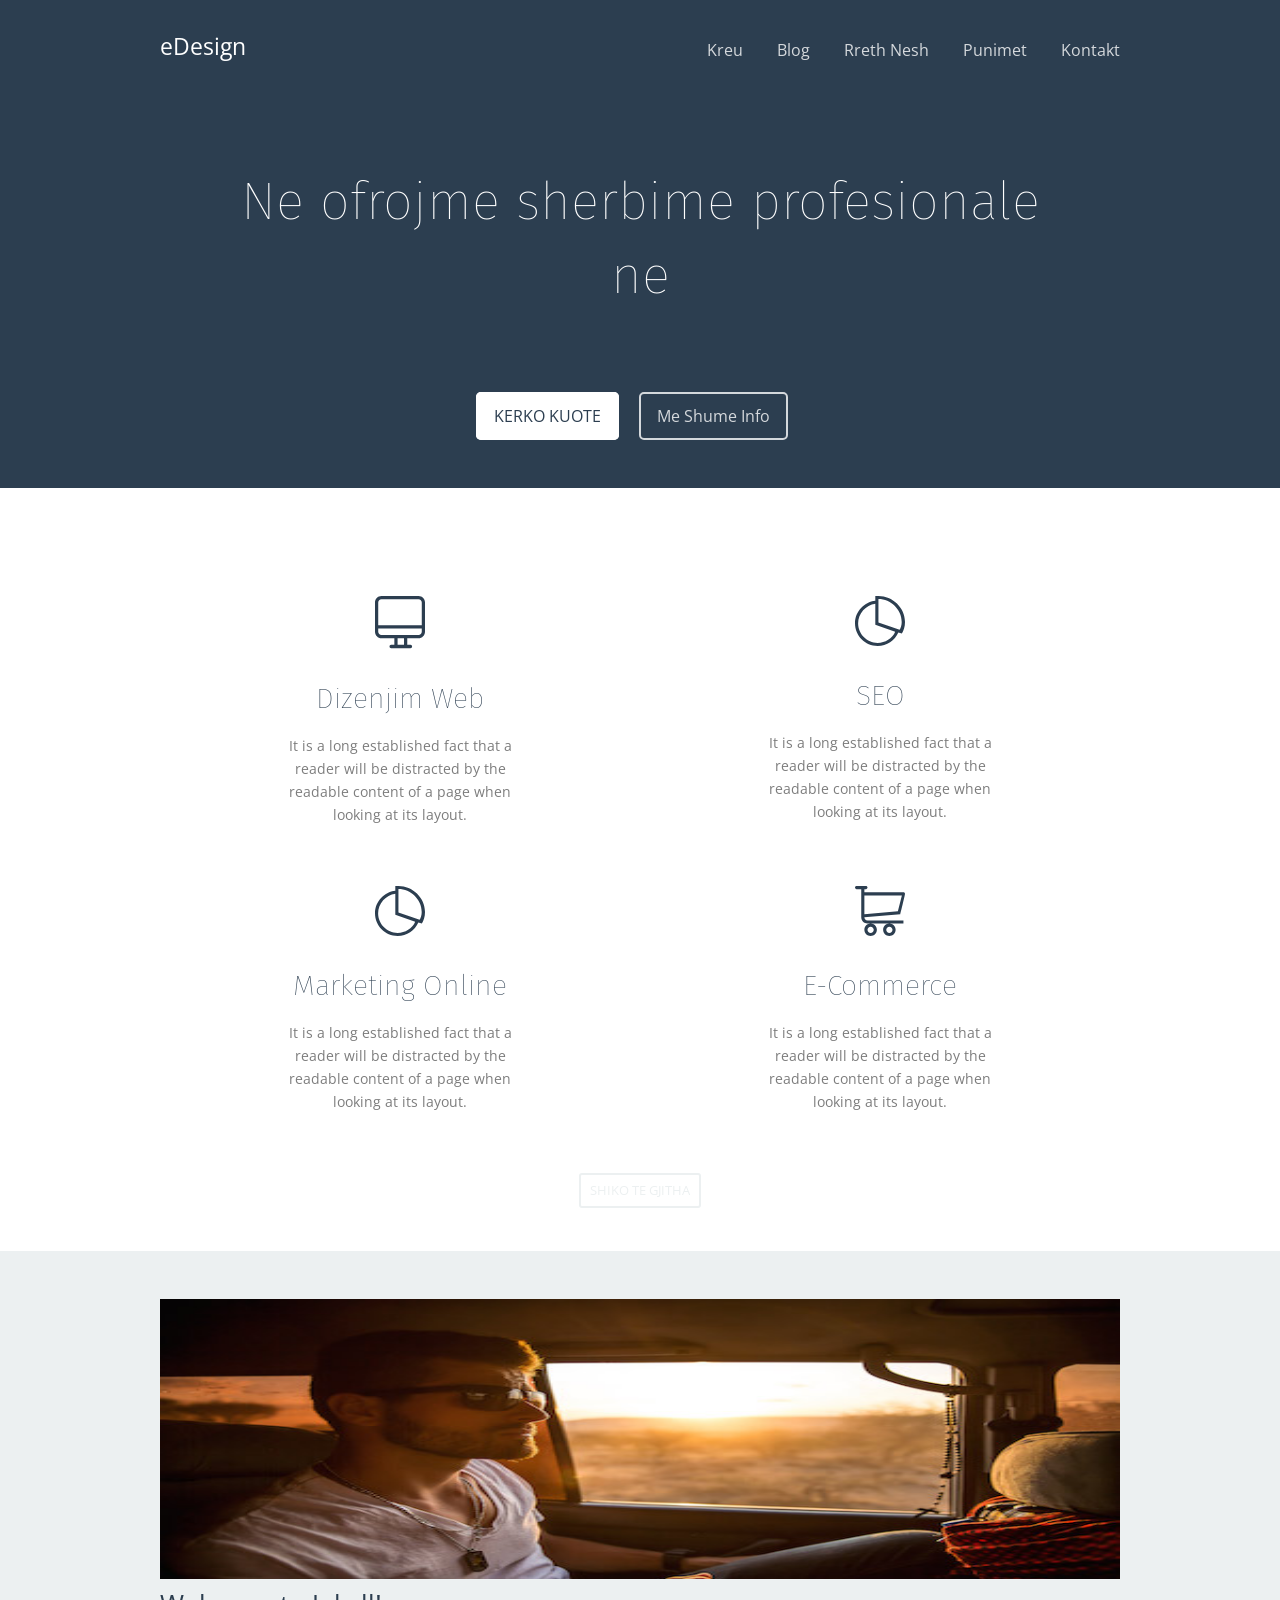
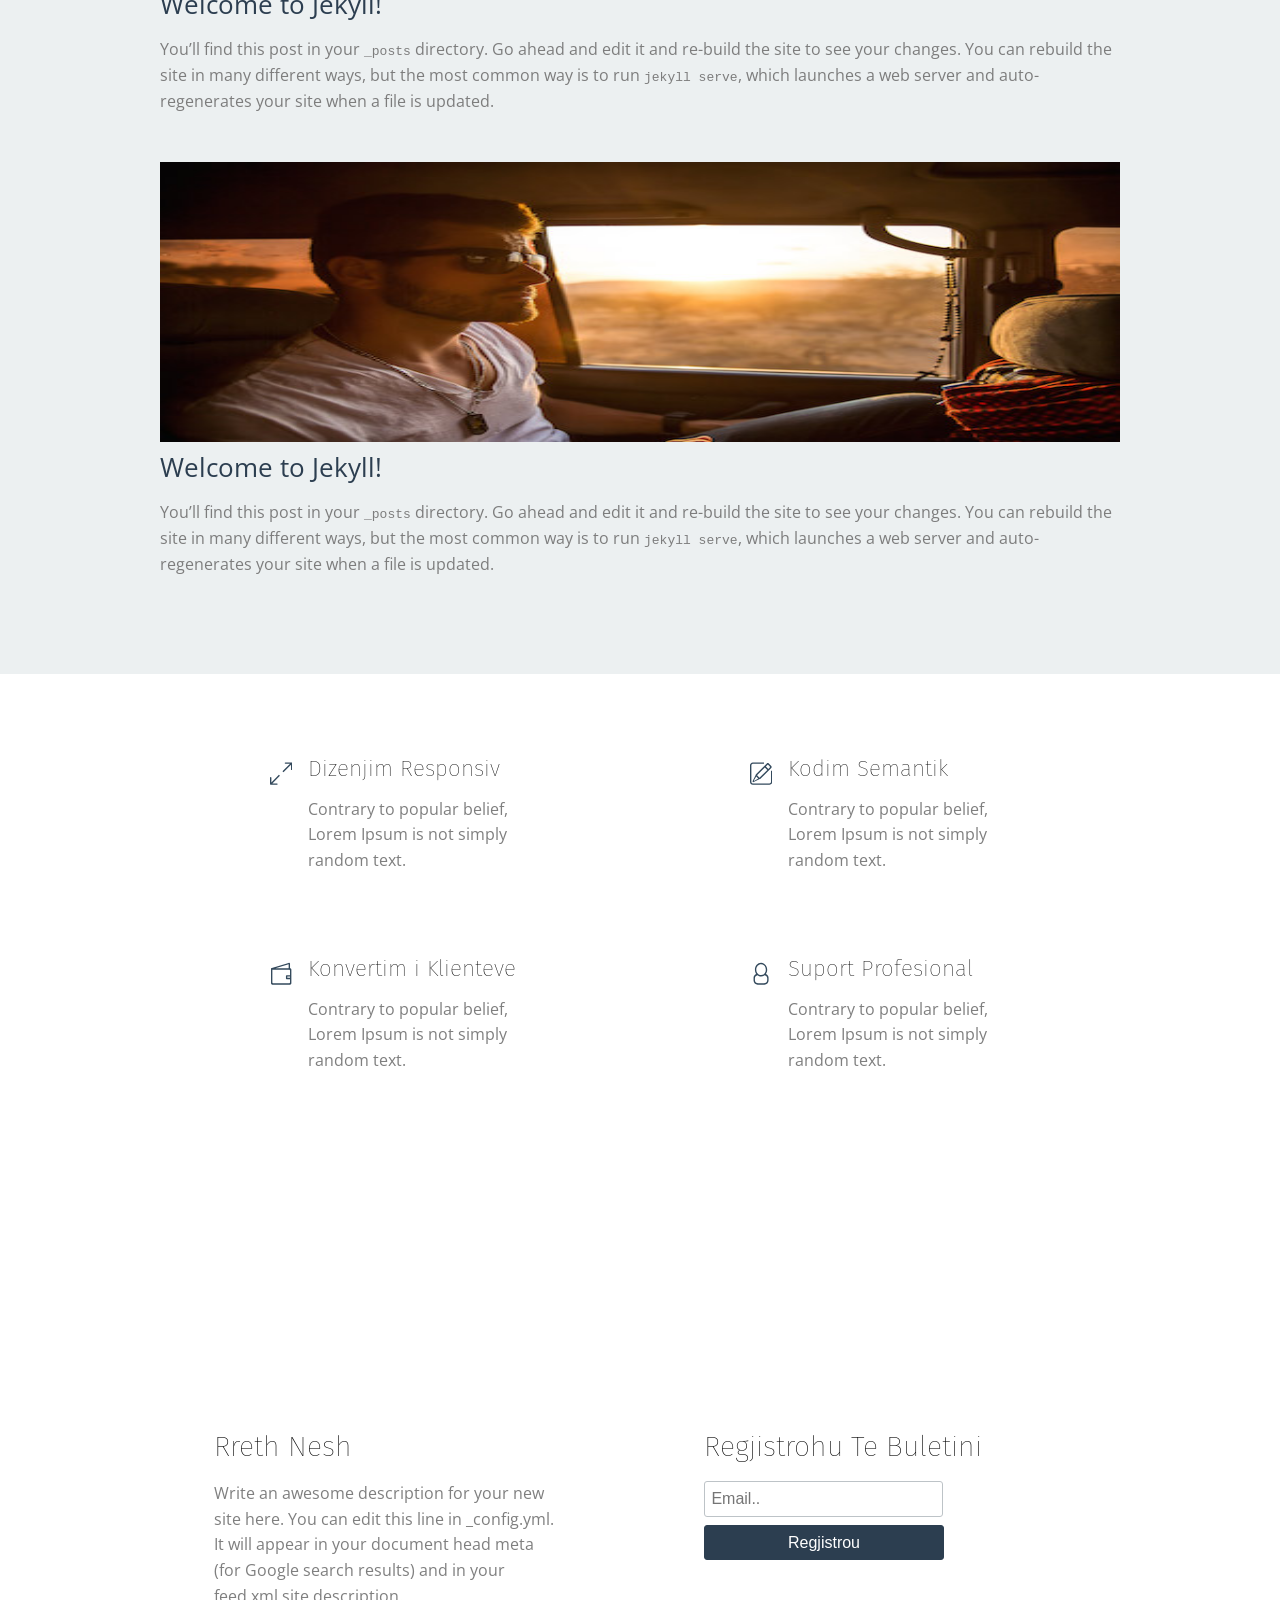
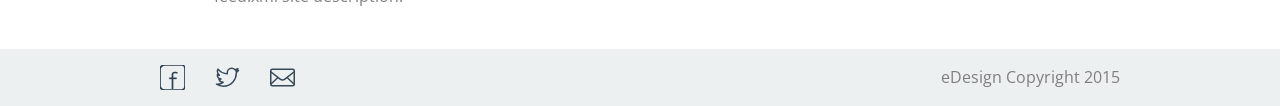
==== commit 132fdfbd: ";;p;p" ====
--- a/index.html
+++ b/index.html
@@ -11,7 +11,7 @@
 ">
 
   <link rel="stylesheet" href="/css/main.css">
-  <script src="https://ajax.googleapis.com/ajax/libs/jquery/1.11.0/jquery.min.js"></script> 
+  <script type="text/javascript" src="/js/jquery-1.11.3.min.js"></script>
   <script src="/js/parallax.min.js"></script>
   <script src="/js/jquery.typer.js"></script>
   <link href='http://fonts.googleapis.com/css?family=Fira+Sans:300,400,700|Open+Sans' rel='stylesheet' type='text/css'>
@@ -28,11 +28,11 @@
         <a class="site-title" href="/">eDesign</a>
         <nav class="navigation">
             <ul>
-                <li><a href="#">Kreu</a></li>
-                <li><a href="#">Blog</a></li>
-                <li><a href="#">Rreth Nesh</a></li>
-                <li><a href="#">Punimet</a></li>
-                <li><a href="#">Kontakt</a></li>
+                <li><a href="/">Kreu</a></li>
+                <li><a href="/blog.html">Blog</a></li>
+                <li><a href="/rreth_nesh.html">Rreth Nesh</a></li>
+                <li><a href="javascript:alert('Faqja 'Punimet' do te krijohet se shpejti!);">Punimet</a></li>
+                <li><a href="/kontakt.html">Kontakt</a></li>
             </ul>
         </nav>
         <div class="slogan">
@@ -44,7 +44,7 @@
       });
     </script>
             <a href="#" class="kuote">Kerko Kuote</a>
-            <a href="#" class="info">Me Shume Info</a>
+            <a href="/sherbimet.html" class="info">Me Shume Info</a>
         </div>
     </section>
 </header>
@@ -52,7 +52,35 @@
     <div class="main-wrapper">
         <div class="page-content">
           <div class="wrapper">
-            <section class="sherbimet">
+            <section class="kuota">
+    <div class="kuota-b">
+        <h3>Plotesoni fushat</h3>
+        <form action="https://getsimpleform.com/messages?form_api_token=e01fad58e405faa9c99ecf3a84cde01d" method="post">
+              <input type='hidden' name='redirect_to' value='#' />
+              <label>Emer & Mbiemer: </label>
+              <input class="kuota-text" type='text' name='email' placeholder="Emer.."/>
+              <input class="kuota-text" type='text' name='email' placeholder="Mbiemer.."/><br/>
+            <label>Sherbimi: </label>
+            <select>
+                <option>Faqe Interneti</option>
+                <option>E-Commerce</option>
+                <option>Marketing Online</option>
+                <option>SEO</option>
+                <option>Landing Page</option>
+                <option>Tjeter</option>
+            </select><br/>
+              <label>Email: </label>
+              <input class="kuota-text" type='text' name='email' placeholder="emer@email.com"/><br/>
+              <label>Pershkrimi i punes</label><br/>
+              <textarea></textarea><br/>
+              <input class="kuota-dergo" type='submit' value='Regjistrou' />
+        </form>
+    </div>
+    <div class="kuota-mbyll">
+        Mbyll
+    </div>
+</section>
+<section class="sherbimet">
     <div class="rreshti">
         <div class="item-sherbim">
             <svg width="50px" height="53px" viewBox="0 0 50 53" version="1.1" xmlns="http://www.w3.org/2000/svg" xmlns:xlink="http://www.w3.org/1999/xlink" xmlns:sketch="http://www.bohemiancoding.com/sketch/ns">
@@ -66,7 +94,7 @@
                     </g>
                 </g>
             </svg>
-            <h3>Dizenjim Web</h3>
+            <a href="#"><h3>Dizenjim Web</h3></a>
             <p>It is a long established fact that a reader will be distracted by the readable content of a page when looking at its layout.</p>
         </div>
         <div class="item-sherbim">
@@ -81,7 +109,7 @@
         </g>
     </g>
 </svg>
-            <h3>SEO</h3>
+            <a href="#"><h3>SEO</h3></a>
             <p>It is a long established fact that a reader will be distracted by the readable content of a page when looking at its layout.</p>
         </div>
     </div>
@@ -98,7 +126,7 @@
         </g>
     </g>
 </svg>
-            <h3>Marketing Online</h3>
+            <a href="#"><h3>Marketing Online</h3></a>
             <p>It is a long established fact that a reader will be distracted by the readable content of a page when looking at its layout.</p>
         </div>
         <div class="item-sherbim">
@@ -113,12 +141,12 @@
         </g>
     </g>
 </svg>
-            <h3>E-Commerce</h3>
+            <a href="#"><h3>E-Commerce</h3></a>
             <p>It is a long established fact that a reader will be distracted by the readable content of a page when looking at its layout.</p>
         </div>
     </div>
     <div class="shiko-gjitha">
-        <a href="#" class="gjitha">Shiko te Gjitha</a>
+        <a href="/sherbimet.html" class="gjitha">Shiko te Gjitha</a>
     </div>    
 </section>
 <div class="artikuj-wrap">
@@ -220,7 +248,7 @@
 <div class="parallax-window" data-parallax="scroll" data-image-src="/images/kerko.jpg" >
     <div class="kerko-kuote">
         <h2>Gati per te filluar projektin tuaj me ne?</h2>
-        <a href="kuote-btn">Kerko Kuote</a>
+        <a class="kuote-btn">Kerko Kuote</a>
     </div>
 </div>
 <script src='/js/scrollReveal.min.js'></script>
@@ -289,10 +317,22 @@
 </svg>
             <p>eDesign Copyright 2015</p>
         </div>
-        
     </div>
 </footer>
-
+<script type="text/javascript">
+    $('.kuote').click(function(){
+        $('.kuota').fadeIn(250);             
+    });
+    $('.kuote-btn').click(function(){
+        $('.kuota').fadeIn(250);             
+    });
+    $('.kuota-mbyll').click(function(){
+        $('.kuota-b').slideUp();
+        $('.kuota').fadeOut(250);
+        $('.kuota-b').slideDown();
+    });
+
+</script>
 
   </body>
 
--- a/css/main.css
+++ b/css/main.css
@@ -144,6 +144,12 @@
 .item-sherbim h3{
     font-weight: 100;
 }
+.item-sherbim a{
+    color:#2C3E50;
+}
+.item-sherbim a:hover{
+    text-decoration: underline;
+}
 .item-sherbim p{
     font-size: .9em;
 }
@@ -161,6 +167,7 @@
     color:#7D7D7D;
 }
 .gjitha{
+    font-size:.8em;
     padding:.5em .7em;
     background-color:transparent;
     border:2px solid #ECF0F1;
@@ -182,16 +189,10 @@
     max-width:960px;
     margin:0 auto;
     padding: 3em 5em;
-    display: -webkit-box;
-    display: -moz-box;
-    display: -ms-flexbox;
-    display: -webkit-flex;
-    display: flex;
-    justify-content: space-around;
-    -webkit-justify-content: space-around;
 }
 .artikujt article{
-    width:330px;
+    width:100%;
+    margin-bottom:3em;
 }
 .artikujt img{
     width:100%;
@@ -282,10 +283,13 @@
 .footer-top{
     max-width: 960px;
     margin:0 auto;
-    padding:5em;
+    padding:2.5em 0;
     display:flex;
     justify-content: space-around;
     -webkit-justify-content: space-around;
+}
+.footer-top p{
+    color:#7f7f7f;
 }
 .footer-bot{
     background-color:#ECF0F1;
@@ -348,10 +352,119 @@
 .buletini-dergo:hover{
     background-color: #33495C; 
 }
-
-
-
-
+/* Sherbimet */
+.menu-sherb{
+    width:100px;
+    border-radius: 3px;
+    border:1px solid #eee;
+    position:fixed;
+    top:180px;
+    left:50px;
+    padding:2em 2em 2em 1em;
+    background-color:#fff;
+}
+.sherbimet-faqja{
+    max-width:960px;
+    margin:0 auto;
+    padding:5em;
+}
+.footer-top{
+    clear:both;
+}
+.sherbimet-b{
+    max-width:80%;
+    margin:0 auto;
+    float:right;
+    border-left:1px solid #eee;
+    padding-left:3em;
+}
+/* Faqja Blog*/
+.faqe-blog{
+    max-width:960px;
+    margin:0 auto;
+}
+/* Kuota Popup */
+
+.kuota{
+    position:fixed;
+    top:0%;
+    bottom:0%;
+    left:0%;
+    right:0%;
+    background-color:rgba(0,0,0,.5);
+    display:none;
+}
+.kuota-b{
+    max-width:450px;
+    margin:0 auto;
+    background-color:#fff;
+    padding:1em;
+}
+.kuota select{
+    font-size: .8em;
+    background-color: transparent;
+    height: 2em;
+}
+.kuota select:focus, 
+.kuota input:focus, 
+.kuota textarea:focus{
+    outline: none;
+    border-color:#7f7f7f;
+}
+.kuota input{
+  margin: 1em 0 1em 1em;
+  padding: .5em .7em;
+  font-size: .8em;
+  width: 9em;
+}
+.kuota-mbyll{
+    color:#fff;
+    max-width:350px;
+    margin:0 auto;
+    text-align:center;
+    margin-top:1em;
+}
+.kuota label{
+    width:300px;
+}
+.kuota input, .kuota select{
+    margin:1em 0 1em 1em;
+    border:1px solid #ccc;
+}
+.kuota textarea{
+    max-width: 450px;
+    min-width: 450px;
+    min-height:100px;
+}
+.kuota-dergo{
+    background-color:#2C3E50;
+    color:#fff;
+    border-radius: 3px;
+    border:2px solid #2C3E50;
+    width: 160px !important;
+    text-transform: uppercase;
+    text-align: center;
+    padding: .7em .9em !important;
+    margin-left: 296px !important;
+}
+.kuota-dergo:hover{
+    color:#2C3E50;
+    background: transparent;
+}
+/* Faqja Postimeve*/
+.post-wrap{
+    width:960px;
+    margin:0 auto;
+    padding:2em 3em 4em 3em;
+}
+.post-meta{
+    color:#7f7f7f;
+    margin-bottom:1em;
+}
+/* Hero 2*/
+.hero2{
+    height:90px;
+}
 /* Media Queries */
 
 @media(max-width:768px){
@@ -361,4 +474,12 @@
     .navigation{
         display:none;
     }
+}
+@media(max-width:480px){
+    body{
+        font-size:.7em;
+    }
+    .navigation{
+        display:none;
+    }
 }
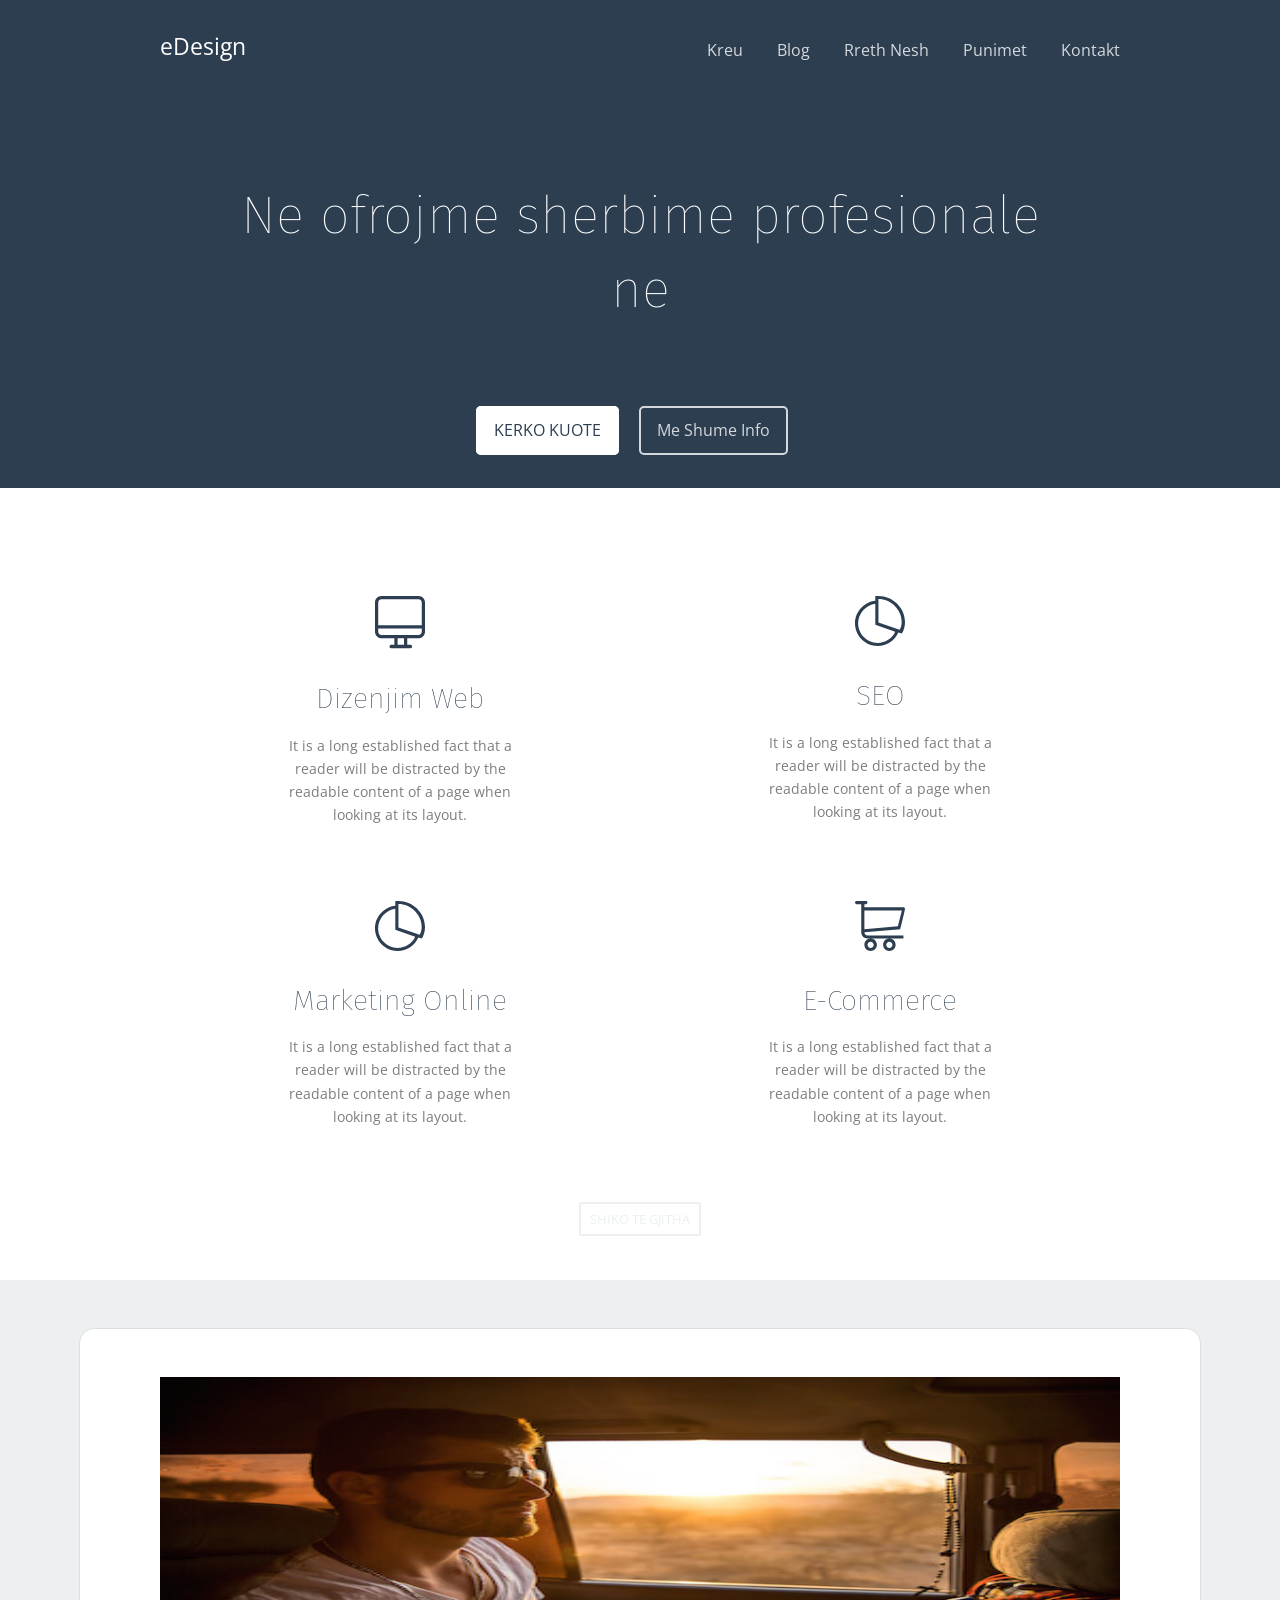
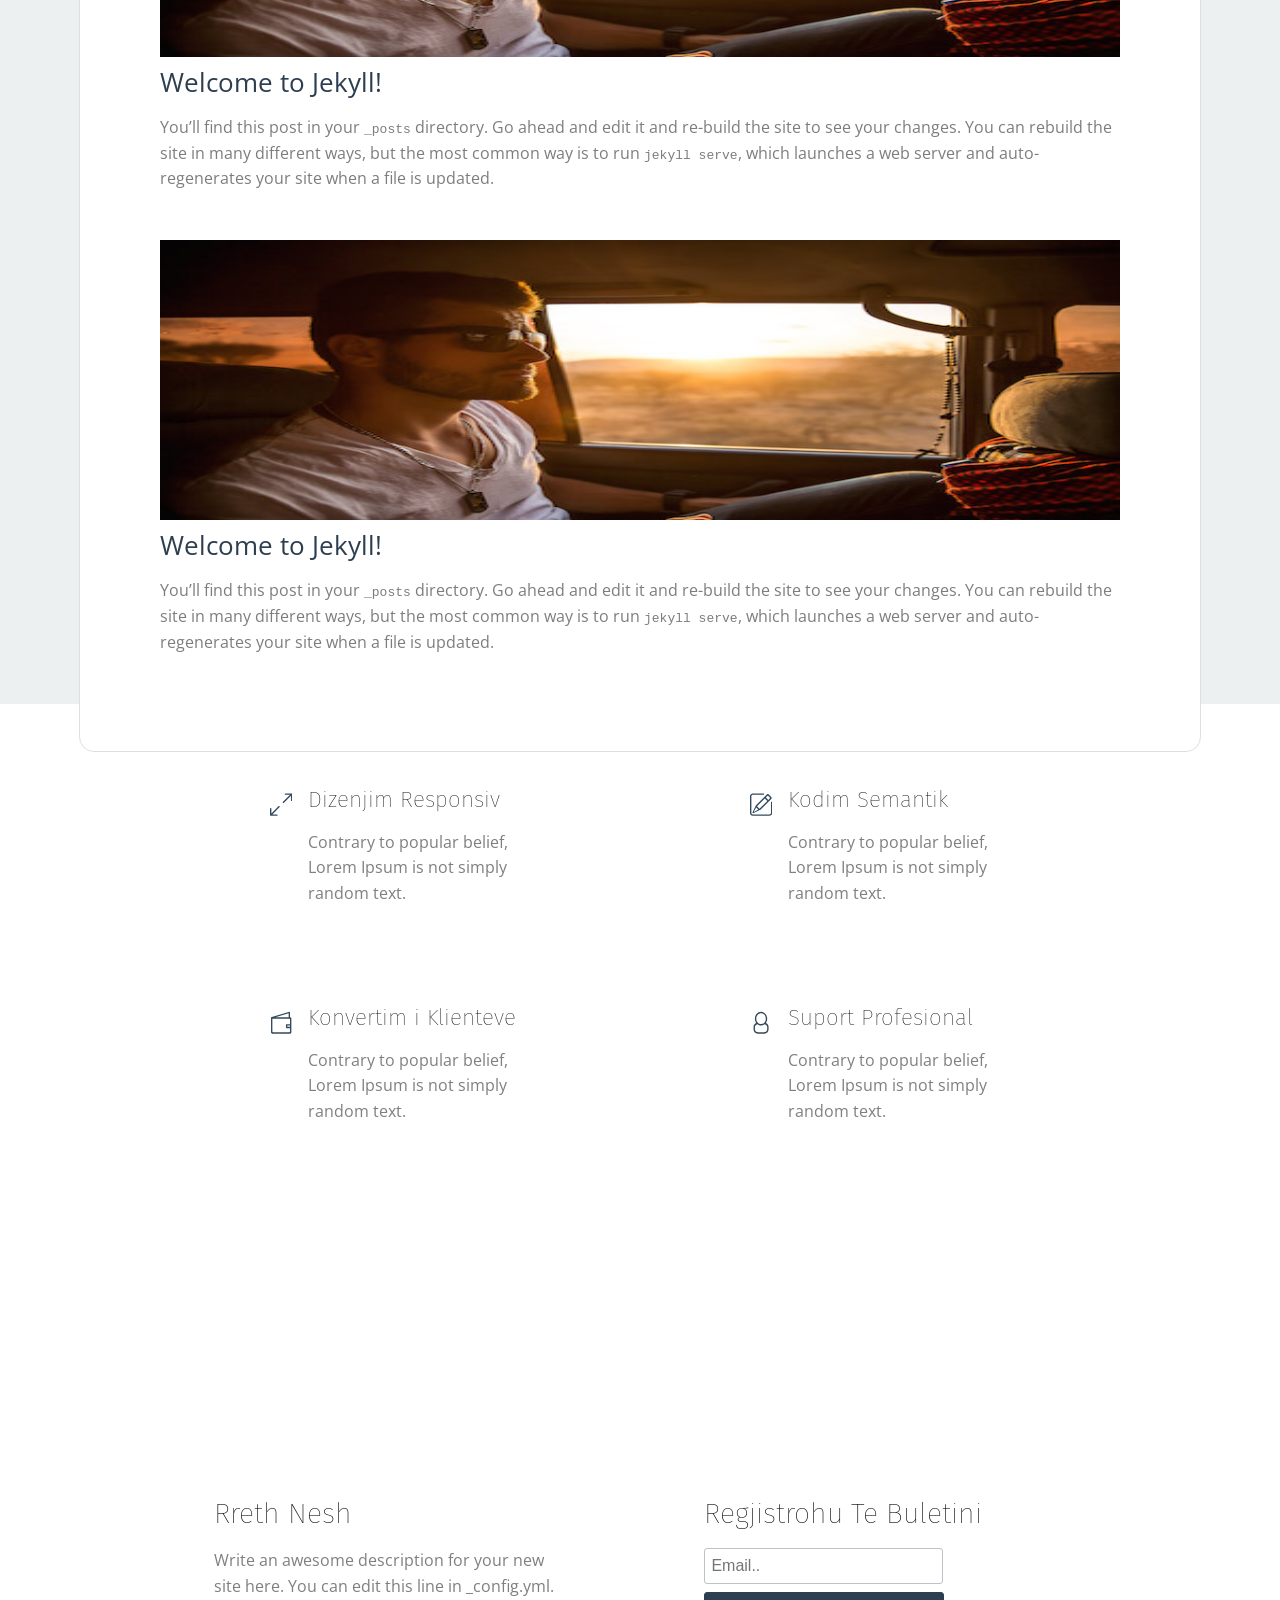
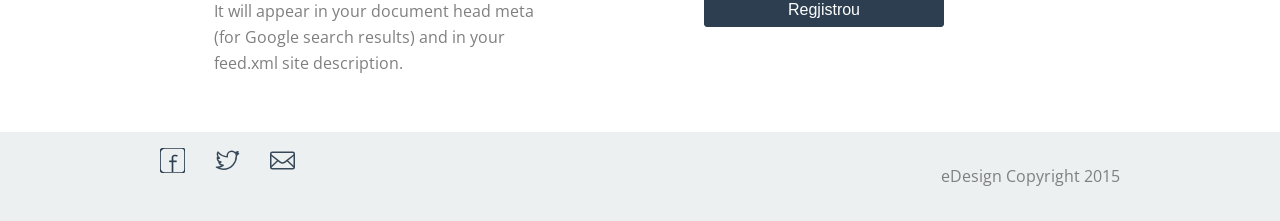
==== commit 760c5a7a: "aaa" ====
--- a/index.html
+++ b/index.html
@@ -48,7 +48,17 @@
         </div>
     </section>
 </header>
-
+<div class="hap-menu">Hap</div>
+<div class="menu-anash">
+    <div class="hap-menu">X</div>
+    <ul>
+        <li>Item of the menu</li>
+        <li>Item of the menu</li>
+        <li>Item of the menu</li>
+        <li>Item of the menu</li>
+        <li>Item of the menu</li>
+    </ul>
+</div>
     <div class="main-wrapper">
         <div class="page-content">
           <div class="wrapper">
@@ -57,10 +67,9 @@
         <h3>Plotesoni fushat</h3>
         <form action="https://getsimpleform.com/messages?form_api_token=e01fad58e405faa9c99ecf3a84cde01d" method="post">
               <input type='hidden' name='redirect_to' value='#' />
-              <label>Emer & Mbiemer: </label>
               <input class="kuota-text" type='text' name='email' placeholder="Emer.."/>
-              <input class="kuota-text" type='text' name='email' placeholder="Mbiemer.."/><br/>
-            <label>Sherbimi: </label>
+              <input class="kuota-text" type='text' name='email' placeholder="Mbiemer.."/>
+            <input class="kuota-text" type='text' name='email' placeholder="Nr Kontakti.."/>
             <select>
                 <option>Faqe Interneti</option>
                 <option>E-Commerce</option>
@@ -69,11 +78,9 @@
                 <option>Landing Page</option>
                 <option>Tjeter</option>
             </select><br/>
-              <label>Email: </label>
-              <input class="kuota-text" type='text' name='email' placeholder="emer@email.com"/><br/>
-              <label>Pershkrimi i punes</label><br/>
-              <textarea></textarea><br/>
-              <input class="kuota-dergo" type='submit' value='Regjistrou' />
+              <input class="kuota-text" type='text' name='email' placeholder="Email.."/>
+              <textarea placeholder="Pershkrimi i projektit.. "></textarea>
+              <input class="kuota-dergo" type='submit' value='Dergo' />
         </form>
     </div>
     <div class="kuota-mbyll">
@@ -321,7 +328,8 @@
 </footer>
 <script type="text/javascript">
     $('.kuote').click(function(){
-        $('.kuota').fadeIn(250);             
+        $('.kuota').fadeIn(250);  
+        $('.kuota-b').slideDown();
     });
     $('.kuote-btn').click(function(){
         $('.kuota').fadeIn(250);             
@@ -329,9 +337,10 @@
     $('.kuota-mbyll').click(function(){
         $('.kuota-b').slideUp();
         $('.kuota').fadeOut(250);
-        $('.kuota-b').slideDown();
     });
-
+    $('.hap-menu').click(function(){
+        $('.menu-anash').fadeToggle();
+    });
 </script>
 
   </body>
--- a/css/main.css
+++ b/css/main.css
@@ -18,12 +18,12 @@
 
 p { 
   margin: 0;
-}
-
+  margin-top: 1em;
+  margin-bottom: 1em;
+}
 p + p {
   text-indent: 1.5em;
 }
-
 h1,h2,h3,h4,h5,h6 {
   font-family: 'Fira Sans',sans-serif;
   font-weight: 100;
@@ -59,6 +59,7 @@
 
 li {
   margin: 0;
+    margin-bottom:1em;
 }
 
 a:link { 
@@ -189,6 +190,11 @@
     max-width:960px;
     margin:0 auto;
     padding: 3em 5em;
+    background-color: #fff;
+    border: 1px solid #dfdfdf;
+    position: relative;
+    top: 3em;
+    border-radius: 15px;
 }
 .artikujt article{
     width:100%;
@@ -212,7 +218,7 @@
     border:2px solid #fff;
     border-radius:5px;
     padding:.7em 1em;
-    color:#2C3E50 !important;
+    color:#2C3E50!important;
     text-transform: uppercase;
 }
 a.kuote:hover{
@@ -227,7 +233,7 @@
 }
 a.info:hover{
     background-color: #fff;
-    color:#2c3e50;
+    color:#2C3E50;
 }
 .rreth-sherb{
     max-width:960px;
@@ -363,6 +369,15 @@
     padding:2em 2em 2em 1em;
     background-color:#fff;
 }
+.menu-sherb li{
+    list-style: none;
+}
+.menu-sherb a{
+    color:#2C3E50;
+}
+.menu-sherb a:hover{
+    opacity:.8;
+}
 .sherbimet-faqja{
     max-width:960px;
     margin:0 auto;
@@ -399,11 +414,13 @@
     margin:0 auto;
     background-color:#fff;
     padding:1em;
+    display:none;
 }
 .kuota select{
-    font-size: .8em;
+    font-size: .9em;
     background-color: transparent;
-    height: 2em;
+    height:3em;
+    width: 94.5%;
 }
 .kuota select:focus, 
 .kuota input:focus, 
@@ -412,40 +429,44 @@
     border-color:#7f7f7f;
 }
 .kuota input{
-  margin: 1em 0 1em 1em;
-  padding: .5em .7em;
-  font-size: .8em;
-  width: 9em;
+  margin: .8em 0 .8em .8em;
+  padding: 0 .7em;
+  font-size: .9em;
+  width: 90%;
+  height:3em;
 }
 .kuota-mbyll{
     color:#fff;
     max-width:350px;
     margin:0 auto;
     text-align:center;
-    margin-top:1em;
+    margin-top:.9em;
 }
 .kuota label{
     width:300px;
 }
 .kuota input, .kuota select{
-    margin:1em 0 1em 1em;
+    margin: .8em 0 .8em .8em;
     border:1px solid #ccc;
 }
 .kuota textarea{
-    max-width: 450px;
-    min-width: 450px;
-    min-height:100px;
+    margin: .8em 0 .8em .8em; 
+    max-width: 90%;
+    min-width: 90%;
+    min-height: 100px;
+    padding: 10px;
+    font-size:.9em;
 }
 .kuota-dergo{
     background-color:#2C3E50;
     color:#fff;
     border-radius: 3px;
     border:2px solid #2C3E50;
-    width: 160px !important;
+    width: 94.5% !important;
     text-transform: uppercase;
     text-align: center;
     padding: .7em .9em !important;
-    margin-left: 296px !important;
+    cursor:pointer;
 }
 .kuota-dergo:hover{
     color:#2C3E50;
@@ -465,14 +486,39 @@
 .hero2{
     height:90px;
 }
+
+/* Menuja Anash */
+.menu-anash{
+    display:none;
+    position:fixed;
+    top:20px;
+    right:20px;
+    padding:2em;
+    padding-top:70px;
+    background-color:#fff;
+}
+.hap-menu{
+    width:50px;
+    height:50px;
+    background-color:#fff;  
+    position: fixed;
+    right:20px;
+    top:20px;
+    text-align:center;
+    display:none;
+}
+
 /* Media Queries */
 
-@media(max-width:768px){
+@media(max-width:780px){
     body{
         font-size:.8em;
     }
     .navigation{
         display:none;
+    }
+    .hap-menu{
+        display:block
     }
 }
 @media(max-width:480px){
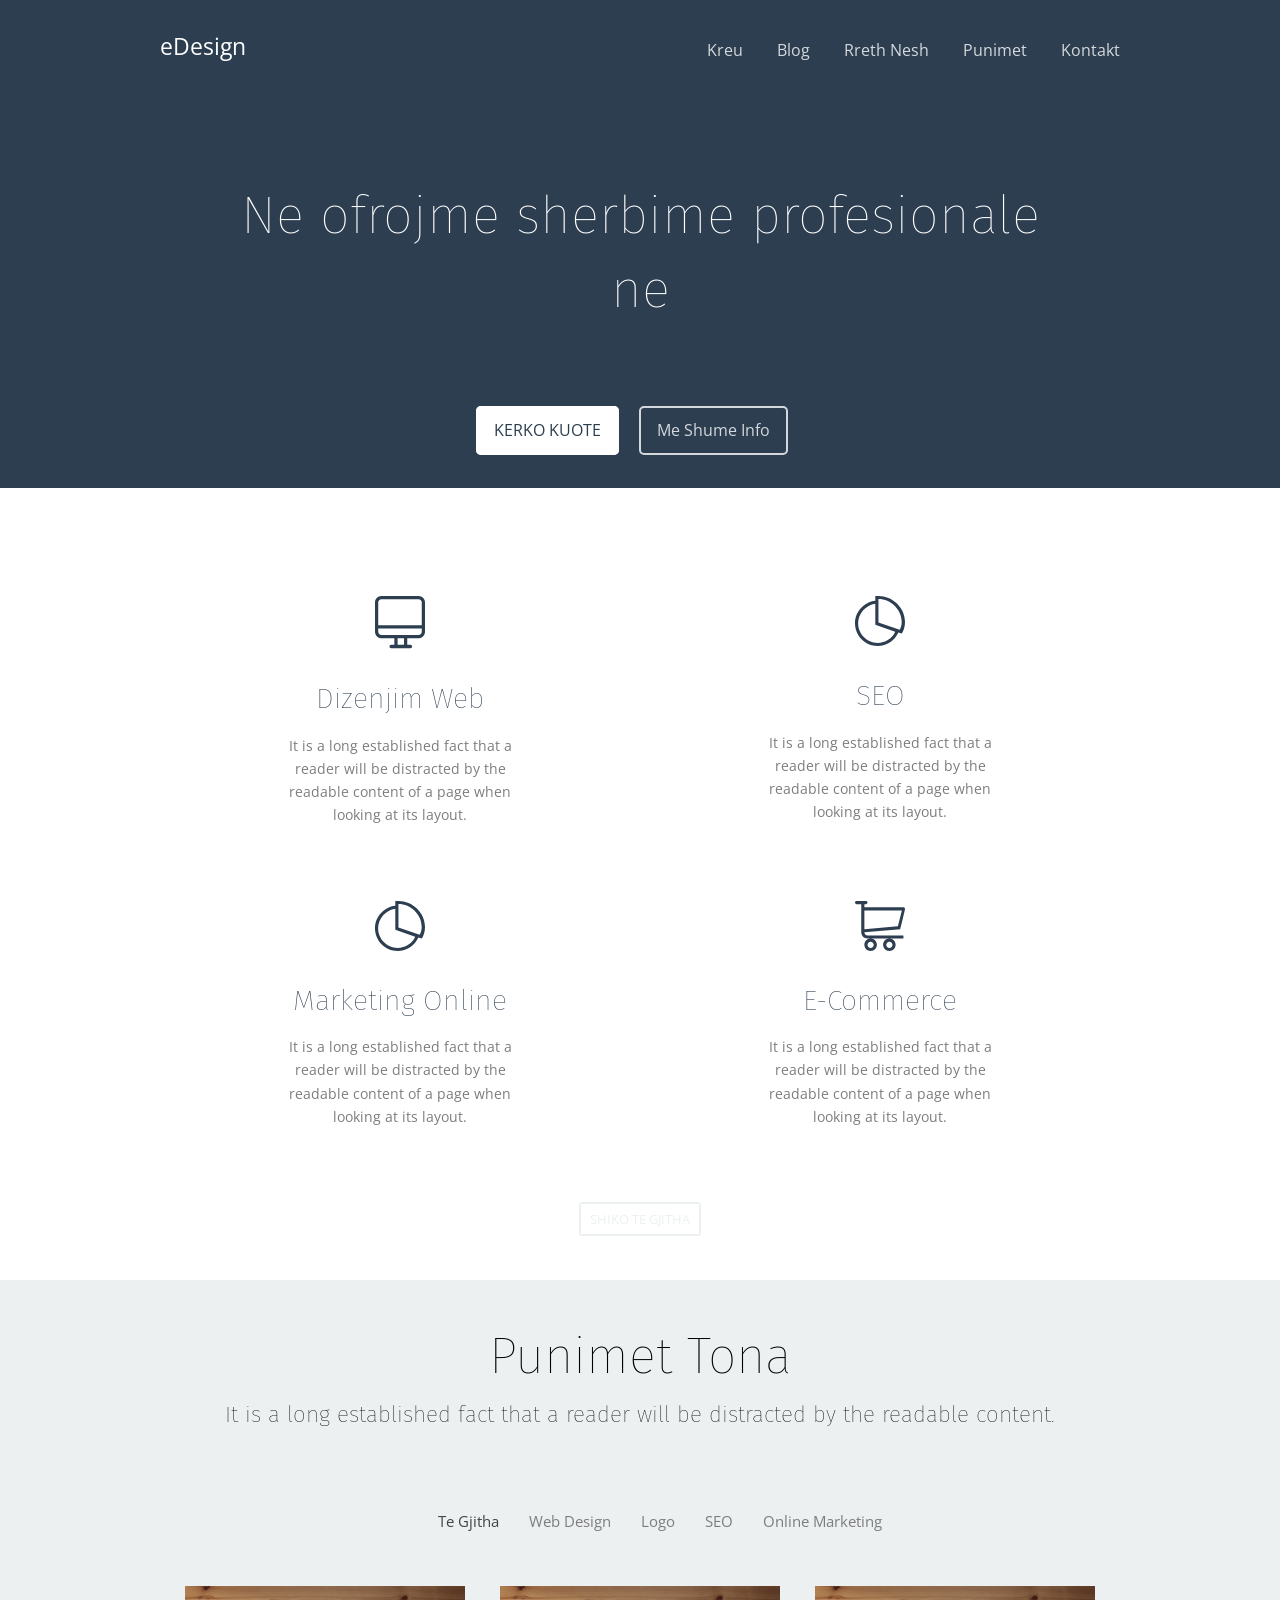
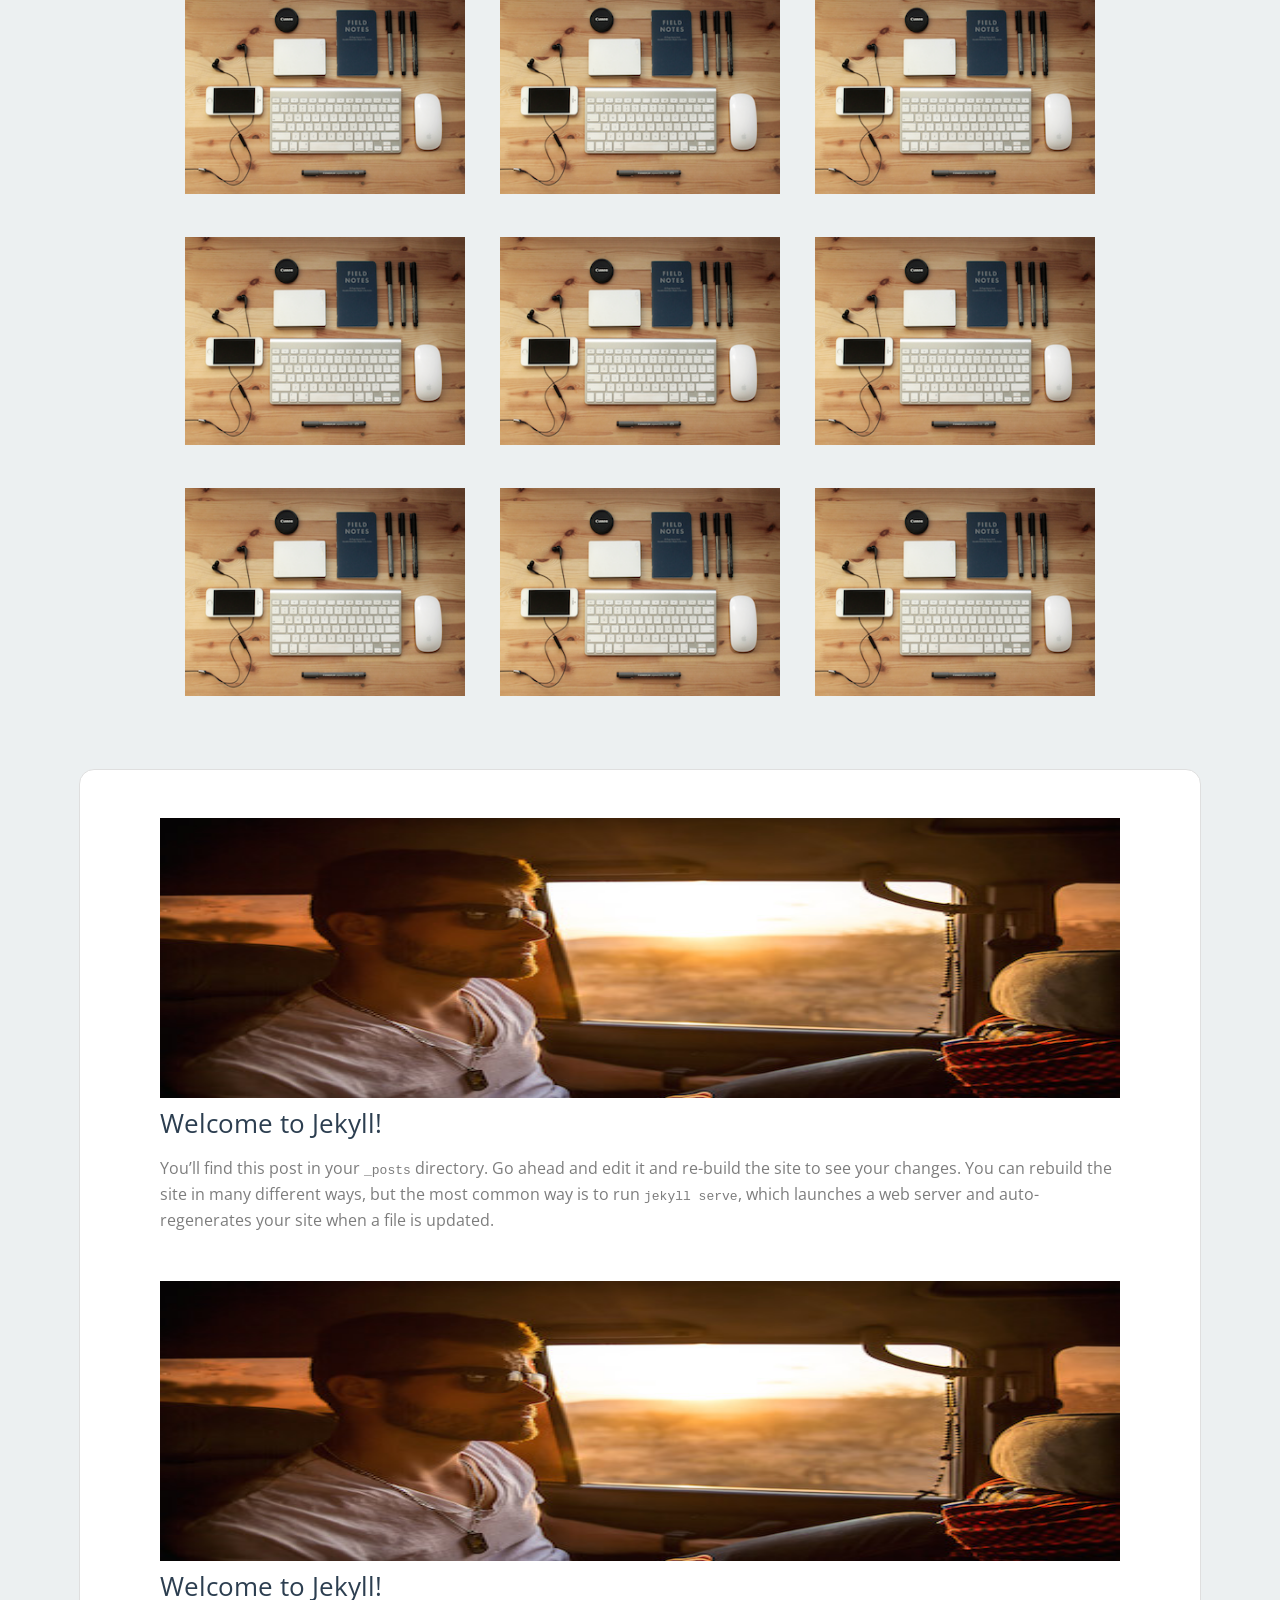
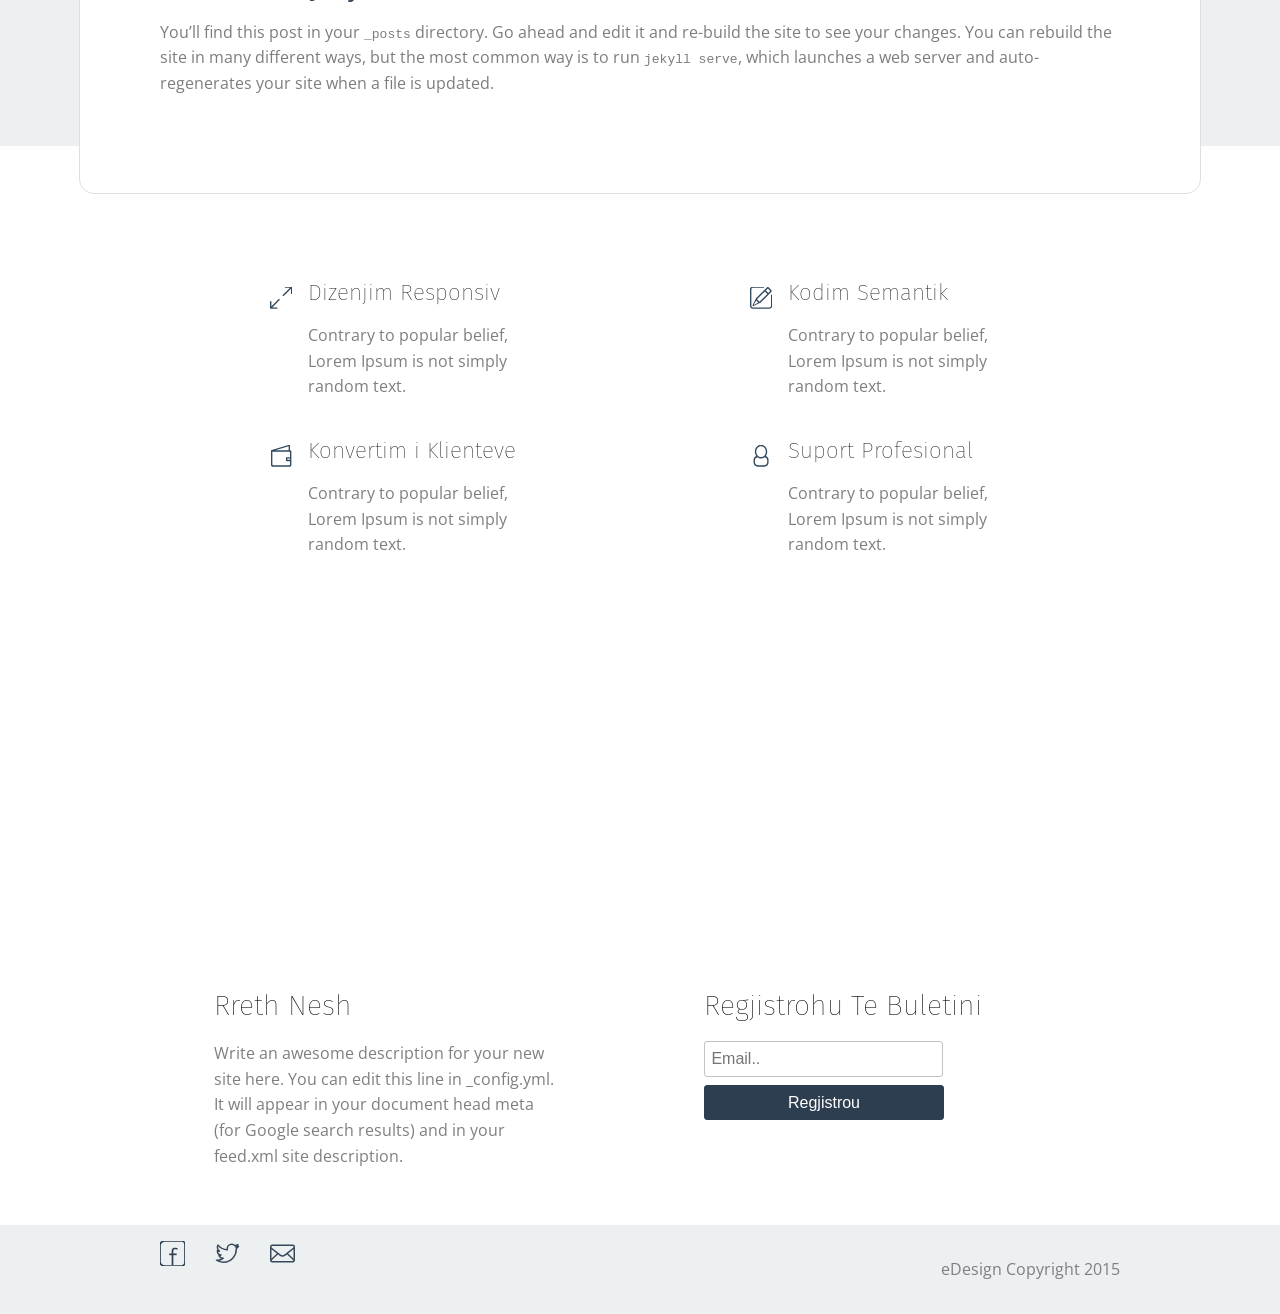
==== commit 6978738f: "koko" ====
--- a/index.html
+++ b/index.html
@@ -13,7 +13,9 @@
   <link rel="stylesheet" href="/css/main.css">
   <script type="text/javascript" src="/js/jquery-1.11.3.min.js"></script>
   <script src="/js/parallax.min.js"></script>
+  <script src="/js/isotope.js"></script>
   <script src="/js/jquery.typer.js"></script>
+  <script src="/js/scripts.js"></script>
   <link href='http://fonts.googleapis.com/css?family=Fira+Sans:300,400,700|Open+Sans' rel='stylesheet' type='text/css'>
   <link rel="canonical" href="http://henriel.github.io/">
   <link rel="alternate" type="application/rss+xml" title="eDesign" href="http://henriel.github.io/feed.xml" />
@@ -62,15 +64,17 @@
     <div class="main-wrapper">
         <div class="page-content">
           <div class="wrapper">
-            <section class="kuota">
+            <link rel="stylesheet" type="text/css" href="css/prettyPhoto.css" />
+<script type="text/javascript" src="js/jquery.prettyPhoto.js"></script>
+<section class="kuota">
     <div class="kuota-b">
         <h3>Plotesoni fushat</h3>
-        <form action="https://getsimpleform.com/messages?form_api_token=e01fad58e405faa9c99ecf3a84cde01d" method="post">
+        <form role="form" action="https://getsimpleform.com/messages?form_api_token=e01fad58e405faa9c99ecf3a84cde01d" method="post" enctype="multipart/form-data">
               <input type='hidden' name='redirect_to' value='#' />
-              <input class="kuota-text" type='text' name='email' placeholder="Emer.."/>
-              <input class="kuota-text" type='text' name='email' placeholder="Mbiemer.."/>
-            <input class="kuota-text" type='text' name='email' placeholder="Nr Kontakti.."/>
-            <select>
+              <input class="kuota-text" type='text' name='Emri' placeholder="Emer.."/>
+              <input class="kuota-text" type='text' name='Mbiemri' placeholder="Mbiemer.."/>
+            <input class="kuota-text" type='text' name='Nr Kontakti' placeholder="Nr Kontakti.."/>
+            <select name="Sherbimi">
                 <option>Faqe Interneti</option>
                 <option>E-Commerce</option>
                 <option>Marketing Online</option>
@@ -79,7 +83,7 @@
                 <option>Tjeter</option>
             </select><br/>
               <input class="kuota-text" type='text' name='email' placeholder="Email.."/>
-              <textarea placeholder="Pershkrimi i projektit.. "></textarea>
+              <textarea name="Pershkrimi" placeholder="Pershkrimi i projektit..."></textarea>
               <input class="kuota-dergo" type='submit' value='Dergo' />
         </form>
     </div>
@@ -157,6 +161,66 @@
     </div>    
 </section>
 <div class="artikuj-wrap">
+    <section class="punimet-wrap">
+        <h1>Punimet Tona</h1>
+        <h4>It is a long established fact that a reader will be distracted by the readable content.</h4>
+        <nav class="portfolio-nav clearfix">
+            <ul>
+                <li><a href="#" class="selected" data-filter="*">Te Gjitha</a></li>
+                <li><a href="#" data-filter=".web">Web Design</a></li>
+                <li><a href="#" data-filter=".logo">Logo</a></li>
+                <li><a href="#" data-filter=".seo">SEO</a></li>
+                <li><a href="#" data-filter=".marketing">Online Marketing</a></li>
+            </ul>
+        </nav>
+        <div class="portfolio">
+            <article class="punim video">
+                    <img src="/images/punim.png" alt="" />
+                    <h5>Titulli</h5>
+                </a>
+            </article>
+            <article class="punim web">
+                    <img src="/images/punim.png" alt="" />
+                    <h5>Titulli</h5>
+                </a>
+            </article>
+            <article class="punim seo">
+                    <img src="/images/punim.png" alt="" />
+                    <h5>Titulli</h5>
+                </a>
+            </article>
+            <article class="punim marketing">
+                    <img src="/images/punim.png" alt="" />
+                    <h5>Titulli</h5>
+                </a>
+            </article>
+            <article class="punim logo">
+                    <img src="/images/punim.png" alt="" />
+                    <h5>Titulli</h5>
+                </a>
+            </article>
+            <article class="punim web">
+                    <img src="/images/punim.png" alt="" />
+                    <h5>Titulli</h5>
+                </a>
+            </article>
+            <article class="punim web">
+                    <img src="/images/punim.png" alt="" />
+                    <h5>Titulli</h5>
+                </a>
+            </article>
+            <article class="punim web">
+                    <img src="/images/punim.png" alt="" />
+                    <h5>Titulli</h5>
+                </a>
+            </article>
+            <article class="punim web">
+                    <img src="/images/punim.png" alt="" />
+                    <h5>Titulli</h5>
+                </a>
+            </article>
+        </div>
+    </section>
     <div class="artikujt">
       
         <article>
@@ -332,7 +396,8 @@
         $('.kuota-b').slideDown();
     });
     $('.kuote-btn').click(function(){
-        $('.kuota').fadeIn(250);             
+        $('.kuota').fadeIn(250);  
+        $('.kuota-b').slideDown();            
     });
     $('.kuota-mbyll').click(function(){
         $('.kuota-b').slideUp();
--- a/css/main.css
+++ b/css/main.css
@@ -141,6 +141,7 @@
     text-align: center;
     flex-grow:1;
     margin:0 .5em;
+    margin-top:60px;
 }
 .item-sherbim h3{
     font-weight: 100;
@@ -162,7 +163,6 @@
     display: flex;
     justify-content: space-around;
     -webkit-justify-content: space-around;
-    margin-top:60px;
 }
 .item-sherbim p{
     color:#7D7D7D;
@@ -239,6 +239,7 @@
     max-width:960px;
     margin:0 auto;
     padding-bottom:4em;
+    padding-top:7em;
 }
 .item-sherb{
     width:260px;
@@ -264,23 +265,24 @@
     margin:0 auto;
     padding:5em .5em;
     color:#fff;
-}
-.kerko-kuote *{
-    display:inline-block;
+    text-align: center;
 }
 .kerko-kuote a{
     background: transparent;
     border-radius: 5px;
-    padding:.5em 1em;
-    border:2px solid #fff;
-    color:#fff;
-    margin-left:3em;
-    font-size: 1.3em;
-    text-transform:uppercase;
+    padding: .7em 1.2em;
+    border: 2px solid #fff;
+    color: #fff;
+    margin-left: 3em;
+    font-size: 1em;
+    text-transform: uppercase;
 }
 .kerko-kuote a:hover{
     background: #fff;
     color:#7d7d7d;
+}
+.kerko-kuote h2{
+    margin-bottom:1.5em;
 }
 /* Footer Styling */
 .footer-bot, .footer-top{
@@ -398,6 +400,72 @@
     max-width:960px;
     margin:0 auto;
 }
+/* Portfolio */
+.clearfix{
+    clear:both;
+}
+.punimet-wrap{
+    max-width:960px;
+    margin:0 auto;
+    padding-top:2em;
+    text-align: center;
+}
+.punimet-wrap h1{
+    line-height: .1;
+}
+.portfolio-nav{
+    display:flex;
+    display:-webkit-flex;
+    display:-moz-flex;
+    display:-o-flex;
+    justify-content: center;
+    margin-top:4em;
+    margin-bottom:-1em;
+}
+.portfolio-nav ul{
+    list-style:none;
+    display:flex;
+    display:-webkit-flex;
+    display:-moz-flex;
+    display:-o-flex;
+    -webkit-flex-flow: row wrap;
+    justify-content: flex-end;
+}
+.portfolio-nav ul li a{
+    height:3em;
+    display:block;
+    font-size:15px;
+    color:#7d7d7d;
+    padding:1em;
+    text-decoration:none;
+}
+.portfolio-nav li a.selected{
+    color:#444;
+}
+.portfolio{
+    display:flex;
+    display:-webkit-flex;
+    display:-moz-flex;
+    display:-o-flex;
+    -webkit-flex-flow: row wrap;
+    justify-content: center;;
+}
+.punim{
+    display:block;
+    margin:.8em;
+    cursor:pointer;
+    padding:.3em;
+}
+.punim h5{
+    display:none;
+}
+.punim img{
+    width:17.5em;
+    height:13em;
+}
+
+
+
 /* Kuota Popup */
 
 .kuota{
@@ -415,6 +483,8 @@
     background-color:#fff;
     padding:1em;
     display:none;
+    border-bottom-left-radius: 5px;
+    border-bottom-right-radius: 5px;
 }
 .kuota select{
     font-size: .9em;
@@ -447,6 +517,7 @@
 }
 .kuota input, .kuota select{
     margin: .8em 0 .8em .8em;
+    border-radius: 3px;
     border:1px solid #ccc;
 }
 .kuota textarea{
@@ -456,6 +527,8 @@
     min-height: 100px;
     padding: 10px;
     font-size:.9em;
+    border:1px solid #ccc;
+    border-radius:3px;
 }
 .kuota-dergo{
     background-color:#2C3E50;
@@ -528,4 +601,24 @@
     .navigation{
         display:none;
     }
+    .rreshti{
+        display: block;
+    }
+    .footer-top{
+        display:block;
+    }
+    .footer-top div{
+        display:block;
+        width:100%;
+        padding:.5em .7em;
+    }
+    .item-sherb{
+        margin: 0 auto;
+    }
+    .hero-image{
+        height:38em;
+    }
+    .hero2{
+        height:90px;
+    }
 }
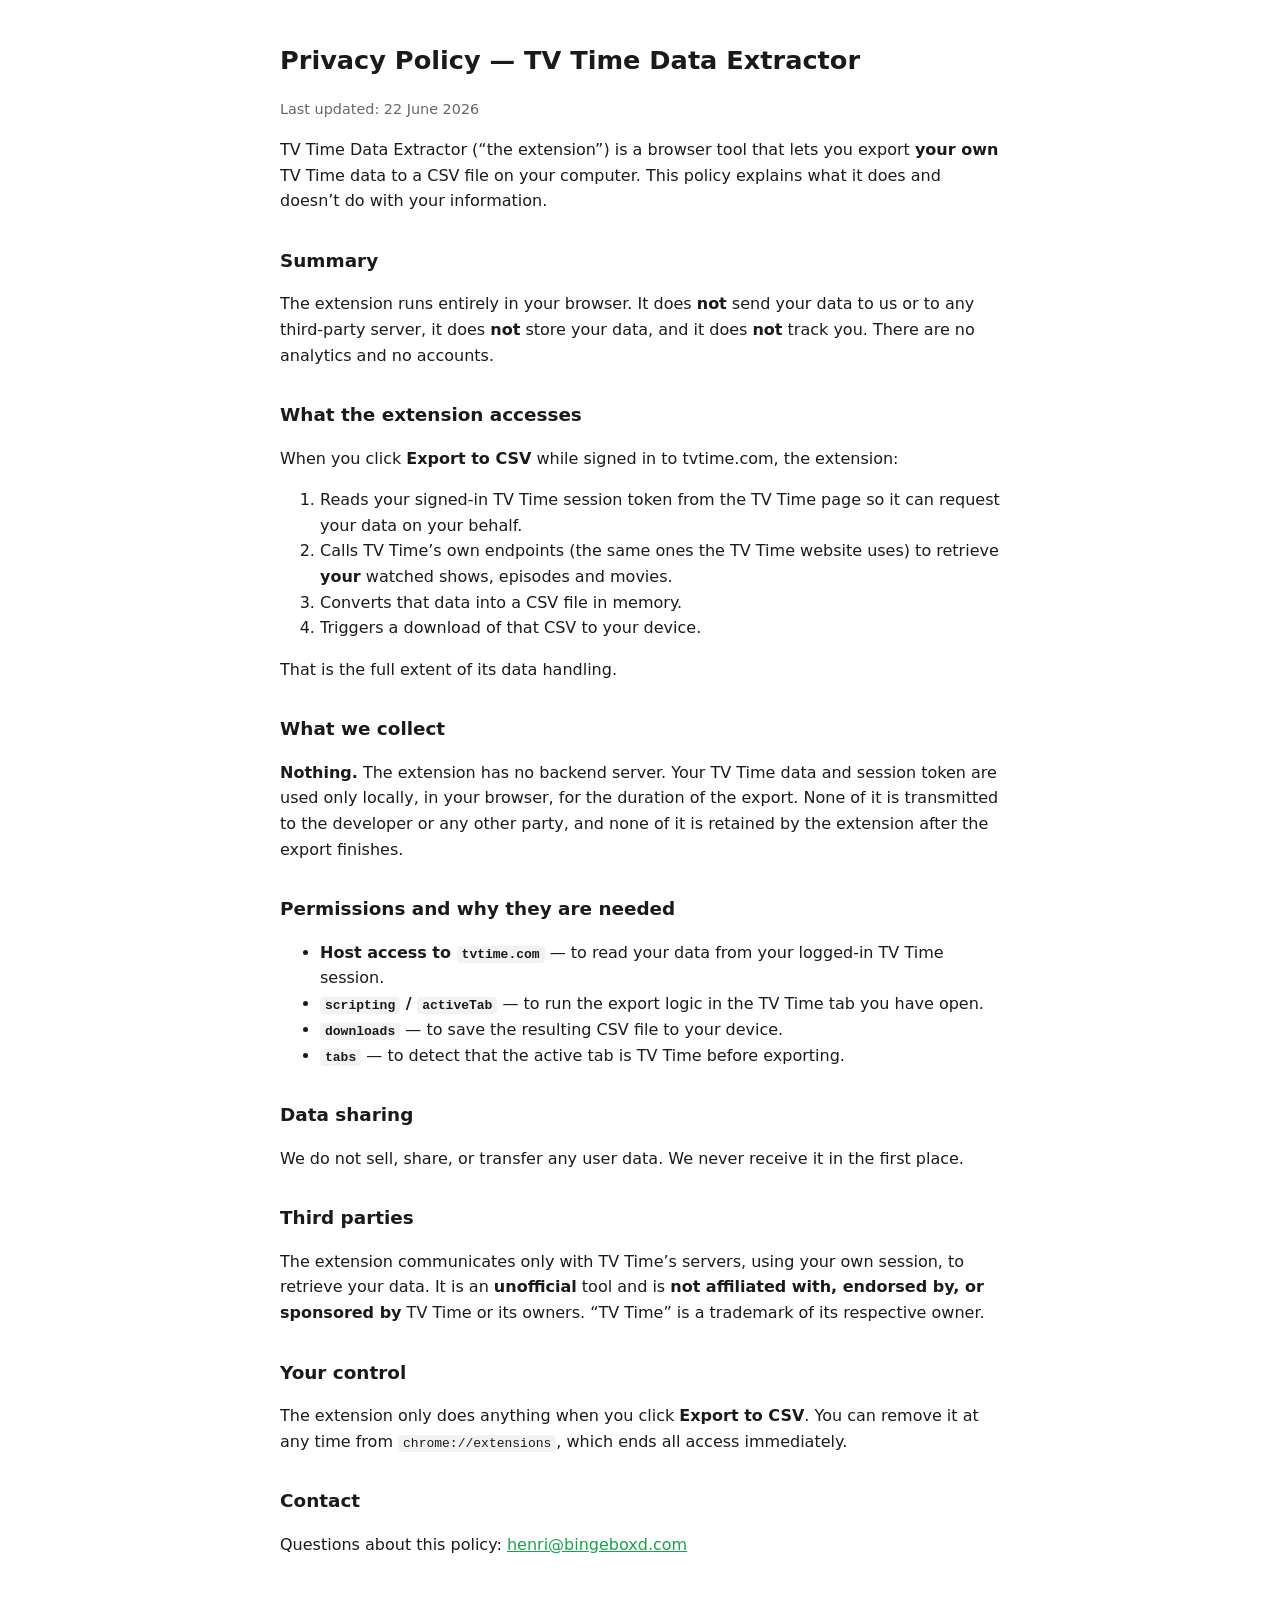
==== commit c4010aaa: "Add .nojekyll and root index; serve privacy policy statically Co-Authored-By: Claude Opus 4.8 <norep" ====
--- a/index.html
+++ b/index.html
@@ -1,413 +1,15 @@
-<!DOCTYPE html>
-<html>
-
+<!doctype html>
+<html lang="en">
   <head>
-  <meta charset="utf-8">
-  <meta http-equiv="X-UA-Compatible" content="IE=edge">
-  <meta name="viewport" content="width=device-width, initial-scale=1">
-
-  <title>eDesign</title>
-  <meta name="description" content="Write an awesome description for your new site here. You can edit this line in _config.yml. It will appear in your document head meta (for Google search results) and in your feed.xml site description.
-">
-
-  <link rel="stylesheet" href="/css/main.css">
-  <script type="text/javascript" src="/js/jquery-1.11.3.min.js"></script>
-  <script src="/js/parallax.min.js"></script>
-  <script src="/js/isotope.js"></script>
-  <script src="/js/jquery.typer.js"></script>
-  <script src="/js/scripts.js"></script>
-  <link href='http://fonts.googleapis.com/css?family=Fira+Sans:300,400,700|Open+Sans' rel='stylesheet' type='text/css'>
-  <link rel="canonical" href="http://henriel.github.io/">
-  <link rel="alternate" type="application/rss+xml" title="eDesign" href="http://henriel.github.io/feed.xml" />
-</head>
-
-
-
+    <meta charset="utf-8" />
+    <meta http-equiv="refresh" content="0; url=./tv-time-exporter/privacy-policy.html" />
+    <title>TV Time Data Extractor</title>
+  </head>
   <body>
-     
-        <header class="hero-image">
-    <section class="hero-sec">
-        <a class="site-title" href="/">eDesign</a>
-        <nav class="navigation">
-            <ul>
-                <li><a href="/">Kreu</a></li>
-                <li><a href="/blog.html">Blog</a></li>
-                <li><a href="/rreth_nesh.html">Rreth Nesh</a></li>
-                <li><a href="javascript:alert('Faqja 'Punimet' do te krijohet se shpejti!);">Punimet</a></li>
-                <li><a href="/kontakt.html">Kontakt</a></li>
-            </ul>
-        </nav>
-        <div class="slogan">
-            <h1>Ne ofrojme sherbime profesionale ne <span data-typer-targets='Web Design.,E-Commerce.,SEO.,Marketing Online .,'></span></h1>
-            
-    <script>
-      $(function () {
-        $('[data-typer-targets]').typer();
-      });
-    </script>
-            <a href="#" class="kuote">Kerko Kuote</a>
-            <a href="/sherbimet.html" class="info">Me Shume Info</a>
-        </div>
-    </section>
-</header>
-<div class="hap-menu">Hap</div>
-<div class="menu-anash">
-    <div class="hap-menu">X</div>
-    <ul>
-        <li>Item of the menu</li>
-        <li>Item of the menu</li>
-        <li>Item of the menu</li>
-        <li>Item of the menu</li>
-        <li>Item of the menu</li>
-    </ul>
-</div>
-    <div class="main-wrapper">
-        <div class="page-content">
-          <div class="wrapper">
-            <link rel="stylesheet" type="text/css" href="css/prettyPhoto.css" />
-<script type="text/javascript" src="js/jquery.prettyPhoto.js"></script>
-<section class="kuota">
-    <div class="kuota-b">
-        <h3>Plotesoni fushat</h3>
-        <form role="form" action="https://getsimpleform.com/messages?form_api_token=e01fad58e405faa9c99ecf3a84cde01d" method="post" enctype="multipart/form-data">
-              <input type='hidden' name='redirect_to' value='#' />
-              <input class="kuota-text" type='text' name='Emri' placeholder="Emer.."/>
-              <input class="kuota-text" type='text' name='Mbiemri' placeholder="Mbiemer.."/>
-            <input class="kuota-text" type='text' name='Nr Kontakti' placeholder="Nr Kontakti.."/>
-            <select name="Sherbimi">
-                <option>Faqe Interneti</option>
-                <option>E-Commerce</option>
-                <option>Marketing Online</option>
-                <option>SEO</option>
-                <option>Landing Page</option>
-                <option>Tjeter</option>
-            </select><br/>
-              <input class="kuota-text" type='text' name='email' placeholder="Email.."/>
-              <textarea name="Pershkrimi" placeholder="Pershkrimi i projektit..."></textarea>
-              <input class="kuota-dergo" type='submit' value='Dergo' />
-        </form>
-    </div>
-    <div class="kuota-mbyll">
-        Mbyll
-    </div>
-</section>
-<section class="sherbimet">
-    <div class="rreshti">
-        <div class="item-sherbim">
-            <svg width="50px" height="53px" viewBox="0 0 50 53" version="1.1" xmlns="http://www.w3.org/2000/svg" xmlns:xlink="http://www.w3.org/1999/xlink" xmlns:sketch="http://www.bohemiancoding.com/sketch/ns">
-                <g id="Page-1" stroke="none" stroke-width="1" fill="none" fill-rule="evenodd" sketch:type="MSPage">
-                    <g id="Desktop-HD" sketch:type="MSArtboardGroup" transform="translate(-505.000000, -670.000000)" fill="#2C3E50">
-                        <g id="SHERBIMET" sketch:type="MSLayerGroup" transform="translate(410.000000, 670.000000)">
-                            <g id="Dizenjim-Web-Copy" sketch:type="MSShapeGroup">
-                                <path d="M141.774194,29.3218085 L98.2258065,29.3218085 L98.2258065,6.51595745 C98.2258065,4.71755319 99.6709677,3.25797872 101.451613,3.25797872 L138.548387,3.25797872 C140.329032,3.25797872 141.774194,4.71755319 141.774194,6.51595745 L141.774194,29.3218085 L141.774194,29.3218085 Z M141.774194,35.837766 C141.774194,37.6361702 140.329032,39.0957447 138.548387,39.0957447 L101.451613,39.0957447 C99.6709677,39.0957447 98.2258065,37.6361702 98.2258065,35.837766 L98.2258065,32.5797872 L141.774194,32.5797872 L141.774194,35.837766 L141.774194,35.837766 Z M117.580645,42.3537234 L124.032258,42.3537234 L124.032258,48.8696809 L117.580645,48.8696809 L117.580645,42.3537234 Z M138.548387,0 L101.451613,0 C97.8887097,0 95,2.91751995 95,6.51595745 L95,35.837766 C95,39.4362035 97.8887097,42.3537234 101.451613,42.3537234 L114.354839,42.3537234 L114.354839,48.8696809 L111.129032,48.8696809 C110.237097,48.8696809 109.516129,49.5994681 109.516129,50.4986702 C109.516129,51.3995013 110.237097,52.1276596 111.129032,52.1276596 L130.483871,52.1276596 C131.375806,52.1276596 132.096774,51.3995013 132.096774,50.4986702 C132.096774,49.5994681 131.375806,48.8696809 130.483871,48.8696809 L127.258065,48.8696809 L127.258065,42.3537234 L138.548387,42.3537234 C142.11129,42.3537234 145,39.4362035 145,35.837766 L145,6.51595745 C145,2.91751995 142.11129,0 138.548387,0 L138.548387,0 Z" id="Fill-143"></path>
-                            </g>
-                        </g>
-                    </g>
-                </g>
-            </svg>
-            <a href="#"><h3>Dizenjim Web</h3></a>
-            <p>It is a long established fact that a reader will be distracted by the readable content of a page when looking at its layout.</p>
-        </div>
-        <div class="item-sherbim">
-           <svg width="50px" height="50px" viewBox="0 0 50 50" version="1.1" xmlns="http://www.w3.org/2000/svg" xmlns:xlink="http://www.w3.org/1999/xlink" xmlns:sketch="http://www.bohemiancoding.com/sketch/ns">
-    <g id="Page-1" stroke="none" stroke-width="1" fill="none" fill-rule="evenodd" sketch:type="MSPage">
-        <g id="Desktop-HD" sketch:type="MSArtboardGroup" transform="translate(-886.000000, -674.000000)" fill="#2C3E50">
-            <g id="SHERBIMET" sketch:type="MSLayerGroup" transform="translate(410.000000, 670.000000)">
-                <g id="SEO-Copy" transform="translate(381.000000, 4.000000)" sketch:type="MSShapeGroup">
-                    <path d="M139.610938,33.7703125 L118.4375,26.5625 L118.4375,3.125 C130.592187,3.0640625 141.701563,13.565625 141.701563,25.8921875 C141.701563,29.1078125 140.860938,31.546875 139.610938,33.7703125 L139.610938,33.7703125 Z M117.65625,46.875 C106.870312,46.875 98.125,38.13125 98.125,27.34375 C98.125,17.515625 105.807813,9.184375 115.3125,7.8125 L115.3125,28.7953125 L135.170313,35.7109375 C132.528125,42.3875 124.942188,46.875 117.65625,46.875 L117.65625,46.875 Z M118.4375,0 L115.3125,0 L115.3125,4.6875 C103.939063,5.9203125 95,15.665625 95,27.34375 C95,39.85625 105.14375,50 117.65625,50 C126.884375,50 134.810938,44.4734375 138.340625,36.5578125 L141.875,37.5 C143.582812,34.6953125 145,30.7140625 145,25.8921875 C145,11.5921875 132.507812,0 118.4375,0 L118.4375,0 Z" id="Fill-204"></path>
-                </g>
-            </g>
-        </g>
-    </g>
-</svg>
-            <a href="#"><h3>SEO</h3></a>
-            <p>It is a long established fact that a reader will be distracted by the readable content of a page when looking at its layout.</p>
-        </div>
-    </div>
-    <div class="rreshti">
-        <div class="item-sherbim">
-            <svg width="50px" height="50px" viewBox="0 0 50 50" version="1.1" xmlns="http://www.w3.org/2000/svg" xmlns:xlink="http://www.w3.org/1999/xlink" xmlns:sketch="http://www.bohemiancoding.com/sketch/ns">
-    <g id="Page-1" stroke="none" stroke-width="1" fill="none" fill-rule="evenodd" sketch:type="MSPage">
-        <g id="Desktop-HD" sketch:type="MSArtboardGroup" transform="translate(-505.000000, -947.000000)" fill="#2C3E50">
-            <g id="SHERBIMET" sketch:type="MSLayerGroup" transform="translate(410.000000, 670.000000)">
-                <g id="Marketing-Copy" transform="translate(0.000000, 277.000000)" sketch:type="MSShapeGroup">
-                    <path d="M139.610938,33.7703125 L118.4375,26.5625 L118.4375,3.125 C130.592187,3.0640625 141.701563,13.565625 141.701563,25.8921875 C141.701563,29.1078125 140.860938,31.546875 139.610938,33.7703125 L139.610938,33.7703125 Z M117.65625,46.875 C106.870312,46.875 98.125,38.13125 98.125,27.34375 C98.125,17.515625 105.807813,9.184375 115.3125,7.8125 L115.3125,28.7953125 L135.170313,35.7109375 C132.528125,42.3875 124.942188,46.875 117.65625,46.875 L117.65625,46.875 Z M118.4375,0 L115.3125,0 L115.3125,4.6875 C103.939063,5.9203125 95,15.665625 95,27.34375 C95,39.85625 105.14375,50 117.65625,50 C126.884375,50 134.810938,44.4734375 138.340625,36.5578125 L141.875,37.5 C143.582812,34.6953125 145,30.7140625 145,25.8921875 C145,11.5921875 132.507812,0 118.4375,0 L118.4375,0 Z" id="Fill-204"></path>
-                </g>
-            </g>
-        </g>
-    </g>
-</svg>
-            <a href="#"><h3>Marketing Online</h3></a>
-            <p>It is a long established fact that a reader will be distracted by the readable content of a page when looking at its layout.</p>
-        </div>
-        <div class="item-sherbim">
-            <svg width="50px" height="50px" viewBox="0 0 50 50" version="1.1" xmlns="http://www.w3.org/2000/svg" xmlns:xlink="http://www.w3.org/1999/xlink" xmlns:sketch="http://www.bohemiancoding.com/sketch/ns">
-    <g id="Page-1" stroke="none" stroke-width="1" fill="none" fill-rule="evenodd" sketch:type="MSPage">
-        <g id="Desktop-HD" sketch:type="MSArtboardGroup" transform="translate(-886.000000, -952.000000)" fill="#2C3E50">
-            <g id="SHERBIMET" sketch:type="MSLayerGroup" transform="translate(410.000000, 670.000000)">
-                <g id="E-Commerce-Copy" transform="translate(381.000000, 282.000000)" sketch:type="MSShapeGroup">
-                    <path d="M129.375,40.625 C131.1,40.625 132.5,42.025 132.5,43.75 C132.5,45.475 131.1,46.875 129.375,46.875 C127.65,46.875 126.25,45.475 126.25,43.75 C126.25,42.025 127.65,40.625 129.375,40.625 L129.375,40.625 Z M123.125,43.75 C123.125,47.2015625 125.923438,50 129.375,50 C132.826563,50 135.625,47.2015625 135.625,43.75 C135.625,40.2984375 132.826563,37.5 129.375,37.5 C125.923438,37.5 123.125,40.2984375 123.125,43.75 L123.125,43.75 Z M104.375,9.375 L141.875,9.375 L137.879687,25.3578125 L104.375,28.125 L104.375,9.375 L104.375,9.375 Z M107.5,34.375 C105.775,34.375 104.375,32.975 104.375,31.25 L140.3125,28.125 C140.3125,28.125 145,9.1796875 145,7.8125 C145,6.9484375 144.301562,6.25 143.4375,6.25 L104.375,6.25 L104.375,3.125 L105.9375,3.125 C106.801562,3.125 107.5,2.4265625 107.5,1.5625 C107.5,0.7 106.801562,0 105.9375,0 L96.5625,0 C95.6984375,0 95,0.7 95,1.5625 C95,2.4265625 95.6984375,3.125 96.5625,3.125 L101.25,3.125 L101.25,31.25 C101.25,34.7015625 104.048438,37.5 107.5,37.5 L143.4375,37.5 C143.485938,37.5 143.4375,35.9515625 143.4375,34.375 L107.5,34.375 L107.5,34.375 Z M110.625,40.625 C112.35,40.625 113.75,42.025 113.75,43.75 C113.75,45.475 112.35,46.875 110.625,46.875 C108.9,46.875 107.5,45.475 107.5,43.75 C107.5,42.025 108.9,40.625 110.625,40.625 L110.625,40.625 Z M104.375,43.75 C104.375,47.2015625 107.173438,50 110.625,50 C114.076563,50 116.875,47.2015625 116.875,43.75 C116.875,40.2984375 114.076563,37.5 110.625,37.5 C107.173438,37.5 104.375,40.2984375 104.375,43.75 L104.375,43.75 Z" id="Fill-94"></path>
-                </g>
-            </g>
-        </g>
-    </g>
-</svg>
-            <a href="#"><h3>E-Commerce</h3></a>
-            <p>It is a long established fact that a reader will be distracted by the readable content of a page when looking at its layout.</p>
-        </div>
-    </div>
-    <div class="shiko-gjitha">
-        <a href="/sherbimet.html" class="gjitha">Shiko te Gjitha</a>
-    </div>    
-</section>
-<div class="artikuj-wrap">
-    <section class="punimet-wrap">
-        <h1>Punimet Tona</h1>
-        <h4>It is a long established fact that a reader will be distracted by the readable content.</h4>
-        <nav class="portfolio-nav clearfix">
-            <ul>
-                <li><a href="#" class="selected" data-filter="*">Te Gjitha</a></li>
-                <li><a href="#" data-filter=".web">Web Design</a></li>
-                <li><a href="#" data-filter=".logo">Logo</a></li>
-                <li><a href="#" data-filter=".seo">SEO</a></li>
-                <li><a href="#" data-filter=".marketing">Online Marketing</a></li>
-            </ul>
-        </nav>
-        <div class="portfolio">
-            <article class="punim video">
-                    <img src="/images/punim.png" alt="" />
-                    <h5>Titulli</h5>
-                </a>
-            </article>
-            <article class="punim web">
-                    <img src="/images/punim.png" alt="" />
-                    <h5>Titulli</h5>
-                </a>
-            </article>
-            <article class="punim seo">
-                    <img src="/images/punim.png" alt="" />
-                    <h5>Titulli</h5>
-                </a>
-            </article>
-            <article class="punim marketing">
-                    <img src="/images/punim.png" alt="" />
-                    <h5>Titulli</h5>
-                </a>
-            </article>
-            <article class="punim logo">
-                    <img src="/images/punim.png" alt="" />
-                    <h5>Titulli</h5>
-                </a>
-            </article>
-            <article class="punim web">
-                    <img src="/images/punim.png" alt="" />
-                    <h5>Titulli</h5>
-                </a>
-            </article>
-            <article class="punim web">
-                    <img src="/images/punim.png" alt="" />
-                    <h5>Titulli</h5>
-                </a>
-            </article>
-            <article class="punim web">
-                    <img src="/images/punim.png" alt="" />
-                    <h5>Titulli</h5>
-                </a>
-            </article>
-            <article class="punim web">
-                    <img src="/images/punim.png" alt="" />
-                    <h5>Titulli</h5>
-                </a>
-            </article>
-        </div>
-    </section>
-    <div class="artikujt">
-      
-        <article>
-          <img src="images/thumbnail.jpg" style="height: 280px" align="center" />
-          <a href="/jekyll/update/2015/06/29/welcome-to-jekyll%20copy.html">Welcome to Jekyll!</a>
-          <p>You’ll find this post in your <code>_posts</code> directory. Go ahead and edit it and re-build the site to see your changes. You can rebuild the site in many different ways, but the most common way is to run <code>jekyll serve</code>, which launches a web server and auto-regenerates your site when a file is updated.</p>
-
-
-        </article>
-      
-        <article>
-          <img src="images/thumbnail.jpg" style="height: 280px" align="center" />
-          <a href="/jekyll/update/2015/06/29/welcome-to-jekyll.html">Welcome to Jekyll!</a>
-          <p>You’ll find this post in your <code>_posts</code> directory. Go ahead and edit it and re-build the site to see your changes. You can rebuild the site in many different ways, but the most common way is to run <code>jekyll serve</code>, which launches a web server and auto-regenerates your site when a file is updated.</p>
-
-
-        </article>
-      
-
-    </div>
-</div>
-<section class="rreth-sherb">
-    <div class="rreshti">
-        <div class="item-sherb">
-            <svg width="40px" height="40px" viewBox="0 0 40 40" version="1.1" xmlns="http://www.w3.org/2000/svg" xmlns:xlink="http://www.w3.org/1999/xlink" xmlns:sketch="http://www.bohemiancoding.com/sketch/ns">
-        <g id="Page-1" stroke="none" stroke-width="1" fill="none" fill-rule="evenodd" sketch:type="MSPage">
-            <g id="Desktop-HD" sketch:type="MSArtboardGroup" transform="translate(-333.000000, -2162.000000)" fill="#33495C">
-                <g id="Cilesia-e-Sherbimeve-Copy" sketch:type="MSLayerGroup" transform="translate(333.000000, 2155.000000)">
-                    <g id="Item-Copy" sketch:type="MSShapeGroup">
-                        <path d="M39.60625,7.375 C39.37875,7.15 39.06375,7 38.715,7 L27.5,7 C26.80875,7 26.25,7.5625 26.25,8.25 C26.25,8.9375 26.80875,9.5 27.5,9.5 L35.78625,9.5 L22.2875,23 L24.055,24.7625 L37.53875,11.275 L37.5,19.5 C37.5,20.1875 38.05875,20.75 38.75,20.75 C39.44125,20.75 40,20.1875 40,19.5 L40,8.25 C40,7.875 39.8475,7.575 39.60625,7.375 L39.60625,7.375 Z M15.945,29.2375 L2.46125,42.725 L2.5,34.5 C2.5,33.8125 1.94125,33.25 1.25,33.25 C0.55875,33.25 0,33.8125 0,34.5 L0,45.75 C0,46.125 0.1525,46.425 0.39375,46.625 C0.62125,46.85 0.93625,47 1.285,47 L12.5,47 C13.19125,47 13.75,46.4375 13.75,45.75 C13.75,45.0625 13.19125,44.5 12.5,44.5 L4.21375,44.5 L17.7125,31 L15.945,29.2375 L15.945,29.2375 Z" id="Fill-8"></path>
-                    </g>
-                </g>
-            </g>
-        </g>
-    </svg>
-            <div>
-                <h4>Dizenjim Responsiv</h4>
-                <p>Contrary to popular belief, Lorem Ipsum is not simply random text.</p>
-            </div>
-        </div>
-        <div class="item-sherb">
-            <svg width="40px" height="40px" viewBox="0 0 40 40" version="1.1" xmlns="http://www.w3.org/2000/svg" xmlns:xlink="http://www.w3.org/1999/xlink" xmlns:sketch="http://www.bohemiancoding.com/sketch/ns">
-                <g id="Page-1" stroke="none" stroke-width="1" fill="none" fill-rule="evenodd" sketch:type="MSPage">
-                    <g id="Desktop-HD" sketch:type="MSArtboardGroup" transform="translate(-829.000000, -2164.000000)" fill="#33495C">
-                        <g id="Cilesia-e-Sherbimeve-Copy" sketch:type="MSLayerGroup" transform="translate(333.000000, 2155.000000)">
-                            <g id="Item" transform="translate(496.000000, 5.000000)" sketch:type="MSShapeGroup">
-                                <path d="M14.7325,32.775 L8.0175,36.84125 C7.40625,37.12625 6.85625,36.53625 7.14125,35.96375 L11.20625,29.24375 L14.7325,32.775 L14.7325,32.775 Z M26.54875,13.0275 L30.97,17.39 L16.92,31.44875 C15.275,29.80125 12.99625,27.52125 12.53,27.055 L26.54875,13.0275 L26.54875,13.0275 Z M30.97,8.60375 C31.455,8.1175 32.24125,8.1175 32.7275,8.60375 L35.36125,11.23875 C35.84625,11.725 35.84625,12.51125 35.36125,12.99625 L32.7275,15.6325 L28.39875,11.175 L30.97,8.60375 L30.97,8.60375 Z M10.1375,26.585 L4.7625,37.46625 C4.31125,38.6925 5.29125,39.79 6.51625,39.22125 L17.39,33.8425 C17.85875,33.75125 18.31375,33.56875 18.67625,33.20625 L37.995,13.87375 C38.965,12.905 38.965,11.33 37.995,10.36 L33.605,5.96625 C32.63375,4.99625 31.0625,4.99625 30.0925,5.96625 L10.77375,25.2975 C10.41,25.66125 10.23,26.11625 10.1375,26.585 L10.1375,26.585 Z M37.5,19 L37.5,39 C37.5,40.37375 36.1425,41.515 34.77125,41.515 L4.9675,41.515 C3.59625,41.515 2.48375,40.4025 2.48375,39.02875 L2.48375,9.20625 C2.48375,7.8325 3.6275,6.5 5,6.5 L25,6.5 L25,4 L5,4 C2.2575,4 0,6.46125 0,9.20625 L0,39.02875 C0,41.775 2.22375,44 4.9675,44 L34.77125,44 C37.515,44 40,41.745 40,39 L40,19 L37.5,19 L37.5,19 Z" id="Fill-214"></path>
-                            </g>
-                        </g>
-                    </g>
-                </g>
-            </svg>
-            <div>
-                <h4>Kodim Semantik</h4>
-                <p>Contrary to popular belief, Lorem Ipsum is not simply random text.</p>
-            </div>
-        </div>
-    </div>
-    <div class="rreshti">
-        <div class="item-sherb">
-            <svg width="30px" height="33px" viewBox="0 0 30 33" version="1.1" xmlns="http://www.w3.org/2000/svg" xmlns:xlink="http://www.w3.org/1999/xlink" xmlns:sketch="http://www.bohemiancoding.com/sketch/ns">
-                <g id="Page-1" stroke="none" stroke-width="1" fill="none" fill-rule="evenodd" sketch:type="MSPage">
-                    <g id="Desktop-HD" sketch:type="MSArtboardGroup" transform="translate(-333.000000, -2414.000000)" fill="#33495C">
-                        <g id="Cilesia-e-Sherbimeve-Copy" sketch:type="MSLayerGroup" transform="translate(333.000000, 2155.000000)">
-                            <g id="Item-Copy-3" transform="translate(0.000000, 249.000000)" sketch:type="MSShapeGroup">
-                                <path d="M28,28.8000002 L23,28.8000002 C22.448,28.8000002 22,29.2480002 22,29.8000002 L22,33.8000002 C22,34.3530002 22.448,34.8000002 23,34.8000002 L28,34.8000002 L28,39.8000002 C28,40.3530002 27.552,40.8000002 27,40.8000002 L3,40.8000002 C2.448,40.8000002 2,40.3530002 2,39.8000002 L2,20.8000002 L27,20.8000002 C27.552,20.8000002 28,21.2470002 28,21.8000002 L28,28.8000002 L28,28.8000002 Z M28,31.8000002 L28,32.8000002 L24,32.8000002 L24,31.8000002 L24,30.8000002 L28,30.8000002 L28,31.8000002 L28,31.8000002 Z M26,12.8000002 L26,18.8000002 L6.5,18.8000002 L26,12.8000002 L26,12.8000002 Z M28,18.8000002 L28,11.8000002 C28,11.2470002 27.764,10.9410002 27.25,10.7380002 C26.854,10.5810002 26.469,10.6750002 26,10.8000002 L0,18.8000002 L0,40.8000002 C0,41.9040002 0.896,42.8000002 2,42.8000002 L28,42.8000002 C29.104,42.8000002 30,41.9040002 30,40.8000002 L30,20.8000002 C30,19.6960002 29.104,18.8000002 28,18.8000002 L28,18.8000002 Z" id="Fill-89"></path>
-                            </g>
-                        </g>
-                    </g>
-                </g>
-            </svg>
-            <div>
-                <h4>Konvertim i Klienteve</h4>
-                <p>Contrary to popular belief, Lorem Ipsum is not simply random text.</p>
-            </div>
-        </div>
-        <div class="item-sherb">
-            <svg width="28px" height="41px" viewBox="0 0 28 41" version="1.1" xmlns="http://www.w3.org/2000/svg" xmlns:xlink="http://www.w3.org/1999/xlink" xmlns:sketch="http://www.bohemiancoding.com/sketch/ns">
-                <g id="Page-1" stroke="none" stroke-width="1" fill="none" fill-rule="evenodd" sketch:type="MSPage">
-                    <g id="Desktop-HD" sketch:type="MSArtboardGroup" transform="translate(-829.000000, -2406.000000)" fill="#33495C">
-                        <g id="Cilesia-e-Sherbimeve-Copy" sketch:type="MSLayerGroup" transform="translate(333.000000, 2155.000000)">
-                            <g id="Item-Copy-2" transform="translate(496.000000, 249.000000)" sketch:type="MSShapeGroup">
-                                <path d="M25,34.6750002 C25,37.7812502 22.2525,40.3000002 18.86375,40.3000002 L8.63625,40.3000002 C5.2475,40.3000002 2.5,37.7812502 2.5,34.6750002 L2.5,30.9250002 C2.5,28.2675002 4.51625,26.0550002 7.21875,25.4662502 C9.0625,26.9300002 11.3125,27.8000002 13.75,27.8000002 C16.1875,27.8000002 18.4375,26.9300002 20.28125,25.4662502 C22.98375,26.0550002 25,28.2675002 25,30.9250002 L25,34.6750002 L25,34.6750002 Z M5,15.3000002 C5,9.77750019 8.9175,5.30000019 13.75,5.30000019 C18.5825,5.30000019 22.5,9.77750019 22.5,15.3000002 C22.5,20.8225002 18.5825,25.3000002 13.75,25.3000002 C8.9175,25.3000002 5,20.8225002 5,15.3000002 L5,15.3000002 Z M22.43875,23.2412502 C24.0375,21.0812502 25,18.3150002 25,15.3000002 C25,8.39750019 19.96375,2.80000019 13.75,2.80000019 C7.53625,2.80000019 2.5,8.39750019 2.5,15.3000002 C2.5,18.3150002 3.4625,21.0812502 5.06125,23.2412502 C2.12375,24.2562502 0,27.0162502 0,30.3000002 L0,35.3000002 C0,39.4412502 3.35875,42.8000002 7.5,42.8000002 L20,42.8000002 C24.14125,42.8000002 27.5,39.4412502 27.5,35.3000002 L27.5,30.3000002 C27.5,27.0162502 25.37625,24.2562502 22.43875,23.2412502 L22.43875,23.2412502 Z" id="Fill-177"></path>
-                            </g>
-                        </g>
-                    </g>
-                </g>
-            </svg>
-            <div>
-                <h4>Suport Profesional</h4>
-                <p>Contrary to popular belief, Lorem Ipsum is not simply random text.</p>
-            </div>
-        </div>
-    </div>
-</section>
-<div class="parallax-window" data-parallax="scroll" data-image-src="/images/kerko.jpg" >
-    <div class="kerko-kuote">
-        <h2>Gati per te filluar projektin tuaj me ne?</h2>
-        <a class="kuote-btn">Kerko Kuote</a>
-    </div>
-</div>
-<script src='/js/scrollReveal.min.js'></script>
-    <script>
-      window.sr = new scrollReveal();
-    </script> 
-          </div>
-        </div>
-    </div>
-        <footer>
-    <div class="footer-top">
-        <div>
-            <section>
-                <h3>Rreth Nesh</h3>
-                <p class="text">Write an awesome description for your new site here. You can edit this line in _config.yml. It will appear in your document head meta (for Google search results) and in your feed.xml site description.
-</p>
-            </section>
-        </div>
-        <div class="buletini">
-            <form action="https://getsimpleform.com/messages?form_api_token=e01fad58e405faa9c99ecf3a84cde01d" method="post">
-              <input type='hidden' name='redirect_to' value='#' />
-              <h3>Regjistrohu Te Buletini</h3>
-              <input class="buletini-text" type='text' name='email' placeholder="Email.."/><br/>
-              <input class="buletini-dergo" type='submit' value='Regjistrou' />
-            </form>
-        </div>
-    </div>
-    <div class="footer-bot">
-        <div>
-            <?xml version="1.0" encoding="UTF-8" standalone="no"?>
-<svg width="25px" height="25px" viewBox="0 0 30 30" version="1.1" xmlns="http://www.w3.org/2000/svg" xmlns:xlink="http://www.w3.org/1999/xlink" xmlns:sketch="http://www.bohemiancoding.com/sketch/ns">
-    <g id="Page-1" stroke="none" stroke-width="1" fill="none" fill-rule="evenodd" sketch:type="MSPage">
-        <g id="Desktop-HD" sketch:type="MSArtboardGroup" transform="translate(-250.000000, -3603.000000)" stroke="#2C3E50" stroke-width="2">
-            <g id="Group" sketch:type="MSLayerGroup" transform="translate(0.000000, 3569.000000)">
-                <g id="Facebook-Copy" transform="translate(250.000000, 34.000000)" sketch:type="MSShapeGroup">
-                    <path d="M26,0 L6,0 C2.83625,0 0,2.2875 0,5 L0,25 C0,27.75 2.83625,30 6,30 L26,30 C28.2875,30 30,27.75 30,25 L30,5 C30,2.2875 28.2875,0 26,0 L26,0 Z" id="Path-copy" stroke-linecap="round" stroke-linejoin="round"></path>
-                    <path d="M21.0078125,9.27978515 C21.0078125,9.27978515 20.2279053,9.24633789 18.6640625,9.02758789 C17.1002197,8.80883768 15.0000004,8.96891035 15.0000001,11.1161774 C14.9999999,13.2634445 15.0000001,28.8009049 15.0000001,28.8009049" id="Path-26"></path>
-                    <path d="M12.0050049,16 L19.0050049,16" id="Line" stroke-linecap="square"></path>
-                </g>
-            </g>
-        </g>
-    </g>
-</svg>
-<svg width="25px" height="25px" viewBox="0 0 34 29" version="1.1" xmlns="http://www.w3.org/2000/svg" xmlns:xlink="http://www.w3.org/1999/xlink" xmlns:sketch="http://www.bohemiancoding.com/sketch/ns">
-    <g id="Page-1" stroke="none" stroke-width="1" fill="none" fill-rule="evenodd" sketch:type="MSPage">
-        <g id="Desktop-HD" sketch:type="MSArtboardGroup" transform="translate(-328.000000, -3602.000000)" stroke="#374859" stroke-width="2" stroke-linecap="round" stroke-linejoin="round">
-            <g id="Group" sketch:type="MSLayerGroup" transform="translate(0.000000, 3569.000000)">
-                <path d="M360.001,37.891 C358.9,38.38 357.711,38.71 356.471,38.851 C357.742,38.09 358.711,36.891 359.171,35.45 C357.981,36.16 356.661,36.67 355.261,36.95 C354.141,35.75 352.541,35 350.77,35 C347.372,35 344.622,37.761 344.622,41.15 C344.622,41.63 344.672,42.101 344.77,42.55 C339.662,42.3 335.122,39.851 332.091,36.13 C331.561,37.04 331.261,38.09 331.261,39.221 C331.261,41.351 332.341,43.231 333.99,44.34 C332.98,44.3 332.041,44.03 331.211,43.57 L331.201,43.65 C331.201,46.621 333.331,49.11 336.14,49.67 C335.63,49.812 335.08,49.892 334.519,49.892 C334.121,49.892 333.74,49.852 333.359,49.782 C334.15,52.222 336.421,54.001 339.109,54.053 C337.01,55.702 334.349,56.683 331.47,56.683 C330.97,56.683 330.48,56.652 330,56.591 C332.72,58.341 335.96,59.362 339.429,59.362 C350.76,59.362 356.951,49.992 356.951,41.862 C356.951,41.603 356.939,41.332 356.929,41.072 C358.131,40.2 359.171,39.12 360.001,37.891 L360.001,37.891 Z" id="Twitter-Copy" sketch:type="MSShapeGroup"></path>
-            </g>
-        </g>
-    </g>
-</svg>
-<svg width="25px" height="25px" viewBox="0 0 33 24" version="1.1" xmlns="http://www.w3.org/2000/svg" xmlns:xlink="http://www.w3.org/1999/xlink" xmlns:sketch="http://www.bohemiancoding.com/sketch/ns">
-    <g id="Page-1" stroke="none" stroke-width="1" fill="none" fill-rule="evenodd" sketch:type="MSPage">
-        <g id="Desktop-HD" sketch:type="MSArtboardGroup" transform="translate(-409.000000, -3605.000000)" stroke="#374859" stroke-width="2">
-            <g id="Group" sketch:type="MSLayerGroup" transform="translate(0.000000, 3569.000000)">
-                <g id="Mail-Copy" transform="translate(410.000000, 37.000000)" sketch:type="MSShapeGroup">
-                    <rect id="Rectangle-8" x="0" y="0" width="31" height="22" rx="2"></rect>
-                    <path d="M-0.00777859158,3.38213642 L12.3555651,13.1764145 C14.0878926,14.5487695 16.8950806,14.5547202 18.6288777,13.1871165 L30.9922214,3.43502103" id="Path-28"></path>
-                    <path d="M21.5199992,10.997521 L30.9922214,19.8920523" id="Path-28-copy"></path>
-                    <path d="M9.48000081,10.997521 L0.00777859158,19.8920523" id="Path-28-copy-2"></path>
-                </g>
-            </g>
-        </g>
-    </g>
-</svg>
-            <p>eDesign Copyright 2015</p>
-        </div>
-    </div>
-</footer>
-<script type="text/javascript">
-    $('.kuote').click(function(){
-        $('.kuota').fadeIn(250);  
-        $('.kuota-b').slideDown();
-    });
-    $('.kuote-btn').click(function(){
-        $('.kuota').fadeIn(250);  
-        $('.kuota-b').slideDown();            
-    });
-    $('.kuota-mbyll').click(function(){
-        $('.kuota-b').slideUp();
-        $('.kuota').fadeOut(250);
-    });
-    $('.hap-menu').click(function(){
-        $('.menu-anash').fadeToggle();
-    });
-</script>
-
+    <p>
+      <a href="./tv-time-exporter/privacy-policy.html"
+        >TV Time Data Extractor — Privacy Policy</a
+      >
+    </p>
   </body>
-
 </html>
